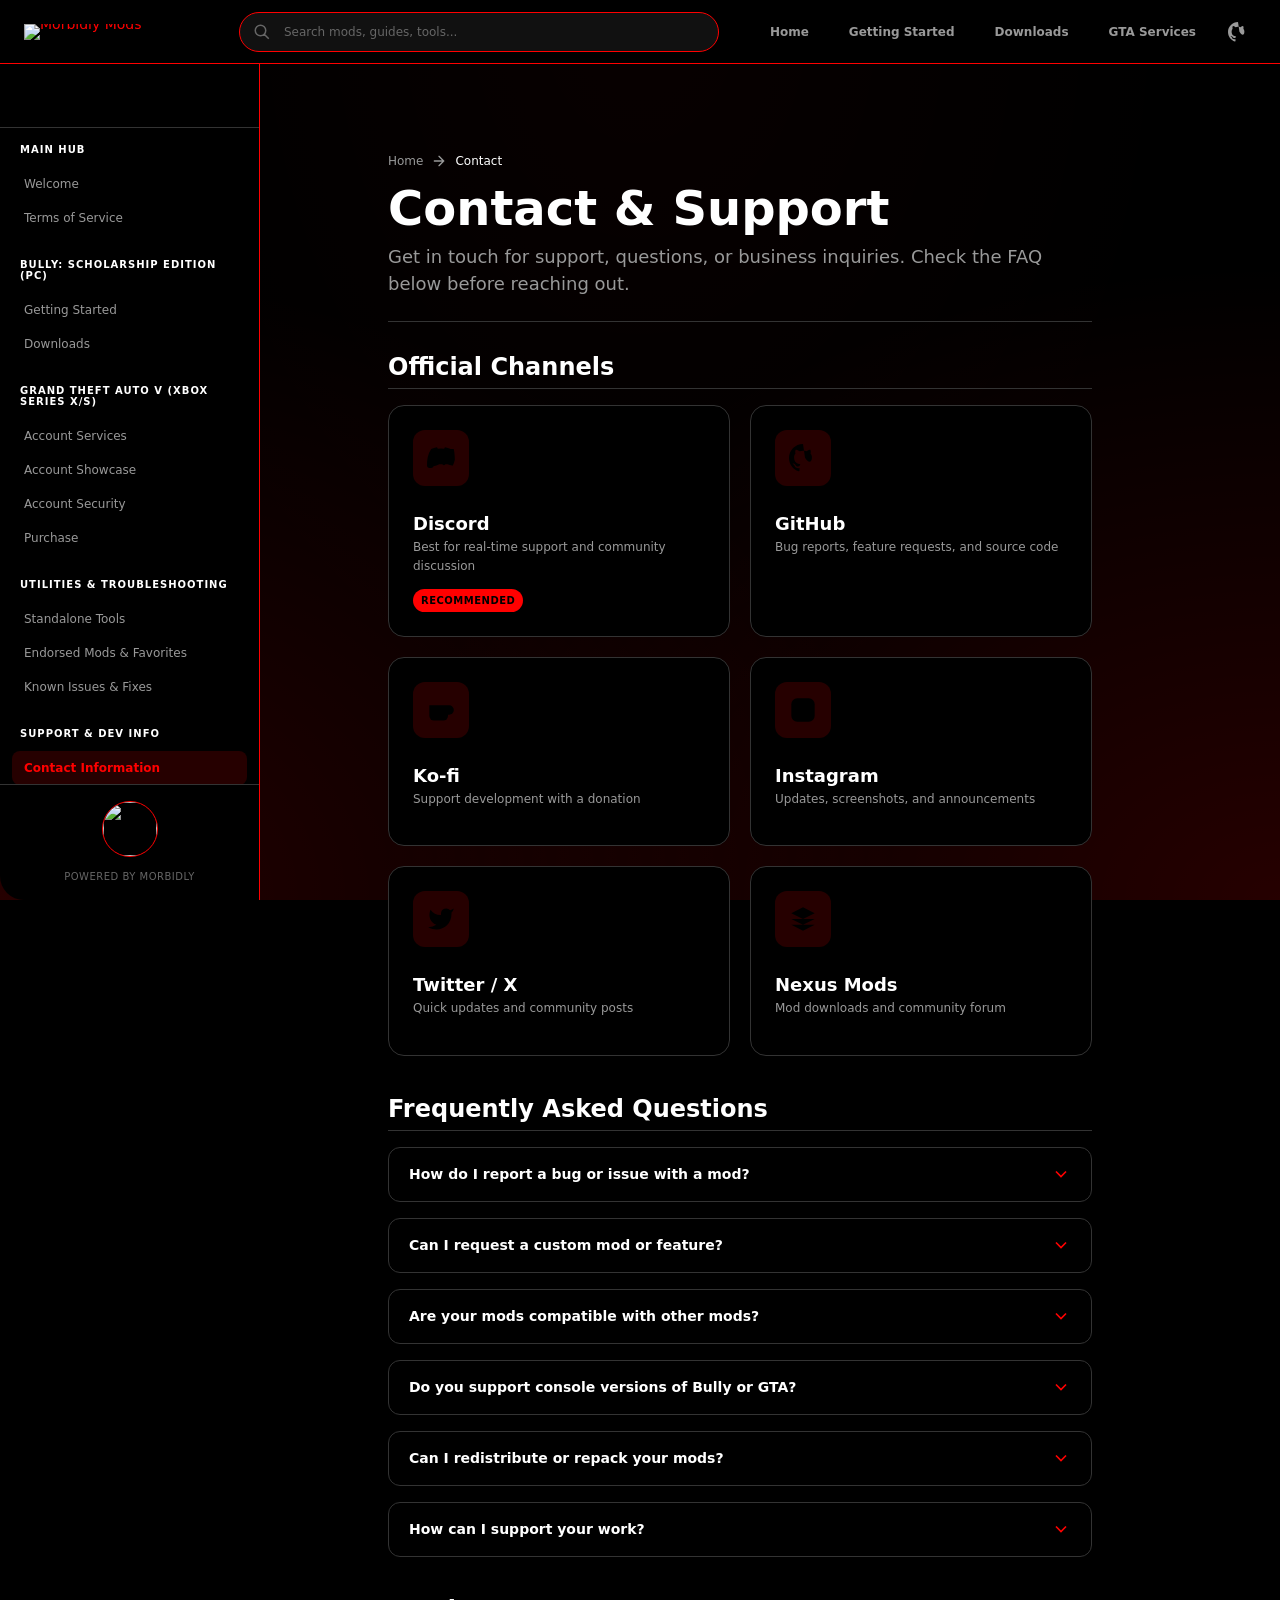
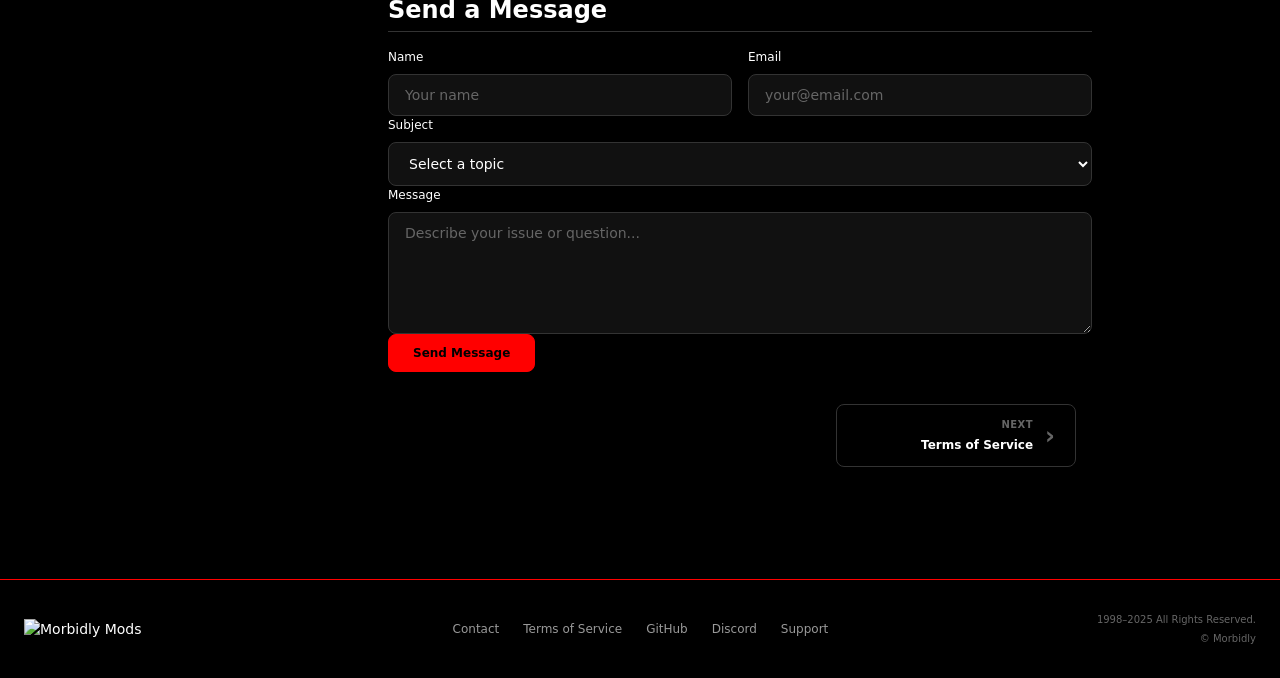
==== pages/contact.html @ dd1c8584 "Initial commit: Morbidly Mods website with Instagram followers integration" ====
<!DOCTYPE html>
<html lang="en">
<head>
  <meta charset="utf-8" />
  <meta name="viewport" content="width=device-width, initial-scale=1.0" />
  <title>Contact — Morbidly Mods</title>
  <meta name="description" content="Contact Morbidly Mods for support, questions, or business inquiries." />
  <link rel="stylesheet" href="../styles.css" />
</head>
<body>
  <header class="morbid-header" role="banner">
    <div class="morbid-header-inner">
      <div class="morbid-logo" aria-label="Morbidly Mods Home">
        <a href="../index.html" class="logo-link">
          <img src="../assets/images/morbidlytitle.png" alt="Morbidly Mods" class="logo-img" />
          <svg class="logo-fallback" viewBox="0 0 200 60" aria-hidden="true">
            <text x="0" y="42" font-family="Space Grotesk, sans-serif" font-size="32" font-weight="700" fill="#ff0000">MORBIDLY</text>
            <text x="0" y="58" font-family="JetBrains Mono, monospace" font-size="10" font-weight="400" fill="#999">MODS</text>
          </svg>
        </a>
      </div>
      <div class="morbid-search" role="search">
        <label for="site-search" class="visually-hidden">Search Morbidly Mods</label>
        <input type="search" id="site-search" placeholder="Search mods, guides, tools..." aria-label="Search" autocomplete="off" />
        <svg class="search-icon" viewBox="0 0 24 24" aria-hidden="true"><path d="M21 21l-6-6m2-5a7 7 0 11-14 0 7 7 0 0114 0z" stroke="currentColor" stroke-width="2" fill="none"/></svg>
        <div class="search-results" id="searchResults" role="listbox" hidden></div>
      </div>
      <nav class="morbid-nav" role="navigation" aria-label="Main navigation">
        <a href="../index.html" class="nav-link" data-page="home">Home</a>
        <a href="getting-started.html" class="nav-link" data-page="getting-started">Getting Started</a>
        <a href="releases.html" class="nav-link" data-page="releases">Downloads</a>
        <a href="gta-services.html" class="nav-link" data-page="gta-services">GTA Services</a>
        <a href="https://github.com/Morbidly" target="_blank" rel="noopener noreferrer" class="nav-link nav-link--external" aria-label="GitHub">
          <svg viewBox="0 0 24 24" aria-hidden="true"><path d="M12 0C5.374 0 0 5.373 0 12c0 5.302 3.438 9.8 8.207 11.387.599.111.793-.261.793-.577v-2.234c-3.338.726-4.033-1.416-4.033-1.416-.546-1.387-1.333-1.756-1.333-1.756-1.089-.745.083-.729.083-.729 1.205.084 1.839 1.237 1.839 1.237 1.07 1.834 2.807 1.304 3.492.997.107-.775.418-1.305.762-1.604-2.665-.305-5.467-1.334-5.467-5.931 0-1.311.469-2.381 1.236-3.221-.124-.305-.535-1.524.117-3.176 0 0 1.008-.322 3.301 1.23A11.509 11.509 0 0112 5.803c1.02.005 2.047.138 3.006.404 2.291-1.552 3.297-1.23 3.297-1.23.653 1.653.242 2.874.118 3.176.77.84 1.235 1.911 1.235 3.221 0 4.609-2.807 5.624-5.921.43.372.823 1.102.823 2.222v3.293c0 .319.192.694.801.576C20.566 21.797 24 17.3 24 12c0-6.627-5.373-12-12-12z" fill="currentColor"/></svg>
        </a>
      </nav>
      <button class="mobile-menu-toggle" aria-expanded="false" aria-controls="sidebar" aria-label="Toggle navigation menu">
        <span class="hamburger" aria-hidden="true"></span>
      </button>
    </div>
  </header>

  <div id="wrapper" class="layout-wrapper">
    <aside id="sidebar" class="retro-sidebar" role="navigation" aria-label="Documentation navigation">
      <div class="sidebar-header">
        <div class="sidebar-logo">
          <img src="../assets/images/morbidlytitle.png" alt="" class="sidebar-logo-img" />
          <svg class="logo-fallback" viewBox="0 0 200 60" aria-hidden="true">
            <text x="0" y="42" font-family="Space Grotesk, sans-serif" font-size="28" font-weight="700" fill="#ff0000">MORBIDLY</text>
            <text x="0" y="56" font-family="JetBrains Mono, monospace" font-size="9" font-weight="400" fill="#999">MODS</text>
          </svg>
        </div>
        <button class="sidebar-close" aria-label="Close sidebar" hidden><svg viewBox="0 0 24 24"><path d="M18 6L6 18M6 6l12 12" stroke="currentColor" stroke-width="2" stroke-linecap="round"/></svg></button>
      </div>
      <nav class="sidebar-nav">
        <section class="sidebar-section" aria-labelledby="section-main">
          <h3 id="section-main" class="sidebar-section-title">Main Hub</h3>
          <ul class="sidebar-list">
            <li><a href="../index.html" class="sidebar-link" data-page="home">Welcome</a></li>
            <li><a href="tos.html" class="sidebar-link" data-page="tos">Terms of Service</a></li>
          </ul>
        </section>
        <section class="sidebar-section" aria-labelledby="section-bully">
          <h3 id="section-bully" class="sidebar-section-title">Bully: Scholarship Edition (PC)</h3>
          <ul class="sidebar-list">
            <li><a href="getting-started.html" class="sidebar-link" data-page="getting-started">Getting Started</a></li>
            <li><a href="releases.html" class="sidebar-link" data-page="releases">Downloads</a></li>
          </ul>
        </section>
        <section class="sidebar-section" aria-labelledby="section-gta">
          <h3 id="section-gta" class="sidebar-section-title">Grand Theft Auto V (XBOX SERIES X/S)</h3>
          <ul class="sidebar-list">
            <li><a href="gta-services.html" class="sidebar-link" data-page="gta-services">Account Services</a></li>
            <li><a href="gta-show.html" class="sidebar-link" data-page="gta-show">Account Showcase</a></li>
            <li><a href="account-security.html" class="sidebar-link" data-page="account-security">Account Security</a></li>
            <li><a href="purchase.html" class="sidebar-link" data-page="purchase">Purchase</a></li>
          </ul>
        </section>
        <section class="sidebar-section" aria-labelledby="section-tools">
          <h3 id="section-tools" class="sidebar-section-title">Utilities & Troubleshooting</h3>
          <ul class="sidebar-list">
            <li><a href="tools.html" class="sidebar-link" data-page="tools">Standalone Tools</a></li>
            <li><a href="favorites.html" class="sidebar-link" data-page="favorites">Endorsed Mods & Favorites</a></li>
            <li><a href="troubleshooting.html" class="sidebar-link" data-page="troubleshooting">Known Issues & Fixes</a></li>
          </ul>
        </section>
        <section class="sidebar-section" aria-labelledby="section-support">
          <h3 id="section-support" class="sidebar-section-title">Support & Dev Info</h3>
          <ul class="sidebar-list">
            <li><a href="contact.html" class="sidebar-link active" data-page="contact">Contact Information</a></li>
            <li><a href="https://ko-fi.com/dead.fvck" target="_blank" rel="noopener noreferrer" class="sidebar-link sidebar-link--external">Buy Me Coffee?</a></li>
          </ul>
        </section>
      </nav>
      <div class="sidebar-footer">
        <div class="sidebar-footer-logo">
          <img src="../assets/images/morbiddunce.png" alt="" class="footer-logo-img" />
          <svg class="logo-fallback" viewBox="0 0 60 60" aria-hidden="true">
            <circle cx="30" cy="30" r="28" stroke="#ff0000" stroke-width="2" fill="none"/>
            <text x="30" y="36" text-anchor="middle" font-family="Space Grotesk, sans-serif" font-size="14" font-weight="700" fill="#ff0000">M</text>
          </svg>
        </div>
        <p class="sidebar-footer-text">Powered by Morbidly</p>
      </div>
    </aside>
    <div class="sidebar-overlay" aria-hidden="true"></div>

    <main id="entries" class="entries-grid" role="main">
      <article class="content-page">
        <header class="page-header">
          <div class="page-breadcrumbs">
            <a href="../index.html">Home</a>
            <svg viewBox="0 0 24 24" aria-hidden="true"><path d="M5 12h14M12 5l7 7-7 7" stroke="currentColor" stroke-width="2" stroke-linecap="round"/></svg>
            <span aria-current="page">Contact</span>
          </div>
          <h1 class="page-title">Contact & Support</h1>
          <p class="page-description">Get in touch for support, questions, or business inquiries. Check the FAQ below before reaching out.</p>
        </header>

        <div class="page-content">
          <!-- Contact Channels -->
          <section class="content-section" id="channels">
            <h2>Official Channels</h2>
            <div class="channels-grid">
              <a href="https://discord.gg/Morbidly" target="_blank" rel="noopener noreferrer" class="channel-card">
                <div class="channel-icon">
                  <svg viewBox="0 0 24 24" aria-hidden="true"><path d="M20.317 4.37a19.791 19.791 0 0 0-4.885-1.515.074.074 0 0 0-.079.037c-.21.375-.443.764-.681 1.161a19.275 19.275 0 0 0-5.415 0 69.22 69.22 0 0 0-.687-1.171.077.077 0 0 0-.079-.037 19.736 19.736 0 0 0-4.886 1.515.068.068 0 0 0-.032.027C.533 9.046 0 13.692 0 18.5c0 1.1.9 2 2 2h1.553c.979 0 1.792-.575 2.017-1.372a20.928 20.928 0 0 0 4.901-1.833.077.077 0 0 1 .083-.028c.586.062 1.176.106 1.77.127.22 0 .455-.006.681-.023.428.355.894.675 1.388.942.048.026.111.026.159 0 .367-.2.82-.503 1.232-.928.6-.02 1.185-.054 1.769-.123a.077.077 0 0 1 .084.028c1.178.477 2.453.918 3.802 1.219.211.071.442.06 0.662-.018a.072.072 0 0 0 .031-.027 19.9 19.9 0 0 0 1.721-4.939c0-3.311-.302-6.487-.886-9.115a.061.061 0 0 0-.031-.027z"/><circle cx="8.966" cy="12.978" r="1.196"/><circle cx="15.701" cy="12.814" r="1.196"/></svg>
                </div>
                <h3>Discord</h3>
                <p>Best for real-time support and community discussion</p>
                <span class="channel-badge">Recommended</span>
              </a>

              <a href="https://github.com/Morbidly" target="_blank" rel="noopener noreferrer" class="channel-card">
                <div class="channel-icon">
                  <svg viewBox="0 0 24 24" aria-hidden="true"><path d="M12 0C5.374 0 0 5.373 0 12c0 5.302 3.438 9.8 8.207 11.387.599.111.793-.261.793-.577v-2.234c-3.338.726-4.033-1.416-4.033-1.416-.546-1.387-1.333-1.756-1.333-1.756-1.089-.745.083-.729.083-.729 1.205.084 1.839 1.237 1.839 1.237 1.07 1.834 2.807 1.304 3.492.997.107-.775.418-1.305.762-1.604-2.665-.305-5.467-1.334-5.467-5.931 0-1.311.469-2.381 1.236-3.221-.124-.305-.535-1.524.117-3.176 0 0 1.008-.322 3.301 1.23A11.509 11.509 0 0112 5.803c1.02.005 2.047.138 3.006.404 2.291-1.552 3.297-1.23 3.297-1.23.653 1.653.242 2.874.118 3.176.77.84 1.235 1.911 1.235 3.221 0 4.609-2.807 5.624-5.921.43.372.823 1.102.823 2.222v3.293c0 .319.192.694.801.576C20.566 21.797 24 17.3 24 12c0-6.627-5.373-12-12-12z"/></svg>
                </div>
                <h3>GitHub</h3>
                <p>Bug reports, feature requests, and source code</p>
              </a>

              <a href="https://ko-fi.com/dead.fvck" target="_blank" rel="noopener noreferrer" class="channel-card">
                <div class="channel-icon">
                  <svg viewBox="0 0 24 24" aria-hidden="true"><path d="M18 8h1a4 4 0 0 1 0 8h-1"/><path d="M2 8h16v9a4 4 0 0 1-4 4H6a4 4 0 0 1-4-4V8z"/><line x1="6" y1="1" x2="6" y2="4"/><line x1="10" y1="1" x2="10" y2="4"/><line x1="14" y1="1" x2="14" y2="4"/></svg>
                </div>
                <h3>Ko-fi</h3>
                <p>Support development with a donation</p>
              </a>

              <a href="https://instagram.com/Morbidly" target="_blank" rel="noopener noreferrer" class="channel-card">
                <div class="channel-icon">
                  <svg viewBox="0 0 24 24" aria-hidden="true"><rect x="2" y="2" width="20" height="20" rx="5" ry="5"/><path d="M16 11.37A4 4 0 1 1 12.63 8 4 4 0 0 1 16 11.37z"/><line x1="17.5" y1="6.5" x2="17.51" y2="6.5"/></svg>
                </div>
                <h3>Instagram</h3>
                <p>Updates, screenshots, and announcements</p>
              </a>

              <a href="https://x.com/MorbidlyMods" target="_blank" rel="noopener noreferrer" class="channel-card">
                <div class="channel-icon">
                  <svg viewBox="0 0 24 24" aria-hidden="true"><path d="M23 3a10.9 10.9 0 0 1-3.14 1.53 4.48 4.48 0 0 0-7.86 3v1A10.66 10.66 0 0 1 3 4s-4 9 5 13a11.64 11.64 0 0 1-7 2c9 5 20 0 20-11.5a4.5 4.5 0 0 0-.08-.83A7.72 7.72 0 0 0 23 3z"/></svg>
                </div>
                <h3>Twitter / X</h3>
                <p>Quick updates and community posts</p>
              </a>

              <a href="https://nexusmods.com/profile/DeadFvck" target="_blank" rel="noopener noreferrer" class="channel-card">
                <div class="channel-icon">
                  <svg viewBox="0 0 24 24" aria-hidden="true"><path d="M12 2L2 7l10 5 10-5-10-5zM2 17l10 5 10-5M2 12l10 5 10-5"/></svg>
                </div>
                <h3>Nexus Mods</h3>
                <p>Mod downloads and community forum</p>
              </a>
            </div>
          </section>

          <!-- FAQ -->
          <section class="content-section" id="faq">
            <h2>Frequently Asked Questions</h2>
            <details class="faq-item">
              <summary>How do I report a bug or issue with a mod?</summary>
              <p>Please create an issue on our <a href="https://github.com/Morbidly" target="_blank" rel="noopener noreferrer">GitHub repository</a> with the following information: mod name, version, game version, steps to reproduce, and any error messages or logs.</p>
            </details>
            <details class="faq-item">
              <summary>Can I request a custom mod or feature?</summary>
              <p>Feature requests can be submitted on GitHub. Custom mod commissions are not currently accepted due to time constraints.</p>
            </details>
            <details class="faq-item">
              <summary>Are your mods compatible with other mods?</summary>
              <p>Most mods are compatible with each other, but conflicts can occur. Always test mods individually first. Check the <a href="troubleshooting.html">Troubleshooting</a> page for known conflicts.</p>
            </details>
            <details class="faq-item">
              <summary>Do you support console versions of Bully or GTA?</summary>
              <p>No, all mods and tools are for PC (Steam) versions only. Console modding is not supported.</p>
            </details>
            <details class="faq-item">
              <summary>Can I redistribute or repack your mods?</summary>
              <p>Please do not redistribute mods without permission. Link to the official download page instead. See <a href="tos.html">Terms of Service</a> for details.</p>
            </details>
            <details class="faq-item">
              <summary>How can I support your work?</summary>
              <p>Donations via <a href="https://ko-fi.com/dead.fvck" target="_blank" rel="noopener noreferrer">Ko-fi</a> are appreciated. Sharing mods with friends, reporting bugs, and contributing on GitHub also helps!</p>
            </details>
          </section>

          <!-- Contact Form -->
          <section class="content-section" id="contact-form-section">
            <h2>Send a Message</h2>
            <form class="contact-form" id="contactForm" action="#" method="POST">
              <div class="form-row">
                <div class="form-group">
                  <label for="name">Name</label>
                  <input type="text" id="name" name="name" required placeholder="Your name" autocomplete="name" />
                </div>
                <div class="form-group">
                  <label for="email">Email</label>
                  <input type="email" id="email" name="email" required placeholder="your@email.com" autocomplete="email" />
                </div>
              </div>
              <div class="form-group">
                <label for="subject">Subject</label>
                <select id="subject" name="subject" required>
                  <option value="">Select a topic</option>
                  <option value="support">Mod Support / Bug Report</option>
                  <option value="feature">Feature Request</option>
                  <option value="business">Business Inquiry</option>
                  <option value="other">Other</option>
                </select>
              </div>
              <div class="form-group">
                <label for="message">Message</label>
                <textarea id="message" name="message" rows="6" required placeholder="Describe your issue or question..."></textarea>
              </div>
              <button type="submit" class="btn btn-primary">Send Message</button>
            </form>
          </section>
        </div>
      </article>

      <nav class="retro-nav-container" aria-label="Page navigation">
        <a href="tos.html" class="retro-nav-btn btn-right" data-transition="slide">
          <div class="nav-btn-text">
            <span class="nav-label">Next</span>
            <span class="nav-title">Terms of Service</span>
          </div>
          <span class="nav-arrow" aria-hidden="true">›</span>
        </a>
      </nav>
    </main>
  </div>

  <footer class="morbid-footer" role="contentinfo">
    <div class="morbid-footer-inner">
      <div class="morbid-logo">
        <img src="../assets/images/morbidlymods.png" alt="Morbidly Mods" class="footer-logo-img" />
        <svg class="logo-fallback" viewBox="0 0 200 60" aria-hidden="true">
          <text x="0" y="42" font-family="Space Grotesk, sans-serif" font-size="32" font-weight="700" fill="#ff0000">MORBIDLY</text>
          <text x="0" y="58" font-family="JetBrains Mono, monospace" font-size="10" font-weight="400" fill="#999">MODS</text>
        </svg>
      </div>
      <div class="footer-links">
        <nav aria-label="Footer navigation">
          <a href="contact.html">Contact</a>
          <a href="tos.html">Terms of Service</a>
          <a href="https://github.com/Morbidly" target="_blank" rel="noopener noreferrer">GitHub</a>
          <a href="https://discord.gg/Morbidly" target="_blank" rel="noopener noreferrer">Discord</a>
          <a href="https://ko-fi.com/dead.fvck" target="_blank" rel="noopener noreferrer">Support</a>
        </nav>
      </div>
      <div class="footer-copyright">
        <p>1998–2025 All Rights Reserved.</p>
        <p id="c"><a href="#">© Morbidly</a></p>
      </div>
    </div>
  </footer>

  <script src="../scripts/main.js"></script>
  <script>
    // Contact form handling
    (function() {
      const form = document.getElementById('contactForm');
      if (!form) return;

      form.addEventListener('submit', async (e) => {
        e.preventDefault();
        const btn = form.querySelector('button[type="submit"]');
        const originalText = btn.textContent;
        btn.disabled = true;
        btn.textContent = 'Sending...';

        // Simulate form submission
        await new Promise(resolve => setTimeout(resolve, 1000));

        // Show success message
        const msg = document.createElement('div');
        msg.className = 'form-message success';
        msg.textContent = 'Message sent! We\'ll get back to you soon.';
        msg.style.cssText = 'padding:1rem;background:rgba(255,0,0,0.1);border:1px solid var(--color-accent);border-radius:var(--radius-md);color:var(--color-accent);margin-top:1rem;';
        form.appendChild(msg);

        form.reset();
        btn.disabled = false;
        btn.textContent = originalText;

        setTimeout(() => msg.remove(), 5000);
      });
    })();
  </script>
</body>
</html>
---- styles.css ----
/* ==========================================================================
   MORBIDLY MODS — DESIGN SYSTEM
   Black & Red Minimalist Aesthetic
   ========================================================================== */

/* --- CSS Custom Properties (Design Tokens) --- */
:root {
  /* Colors */
  --color-bg: #000000;
  --color-bg-elevated: #0a0a0a;
  --color-bg-card: #000000;
  --color-bg-card-hover: #0d0d0d;
  --color-bg-input: #111111;
  --color-bg-search: #111111;

  --color-fg: #ffffff;
  --color-fg-muted: #999999;
  --color-fg-subtle: #666666;
  --color-fg-inverse: #000000;

  --color-accent: #ff0000;
  --color-accent-hover: #cc0000;
  --color-accent-glow: rgba(255, 0, 0, 0.3);
  --color-accent-dim: rgba(255, 0, 0, 0.15);

  --color-border: #ff0000;
  --color-border-subtle: #333333;
  --color-border-input: #ff0000;
  --color-border-focus: #ff0000;

  /* Typography */
  --font-display: 'Space Grotesk', system-ui, sans-serif;
  --font-mono: 'JetBrains Mono', ui-monospace, SFMono-Regular, Menlo, monospace;
  --font-ui: 'Space Grotesk', system-ui, sans-serif;

  --font-size-xs: 0.625rem;   /* 10px */
  --font-size-sm: 0.75rem;    /* 12px */
  --font-size-base: 0.875rem; /* 14px */
  --font-size-md: 1rem;       /* 16px */
  --font-size-lg: 1.125rem;   /* 18px */
  --font-size-xl: 1.5rem;     /* 24px */
  --font-size-2xl: 2rem;      /* 32px */
  --font-size-3xl: 3rem;      /* 48px */
  --font-size-4xl: 4rem;      /* 64px */

  --font-weight-normal: 400;
  --font-weight-medium: 500;
  --font-weight-semibold: 600;
  --font-weight-bold: 700;

  --line-height-tight: 1.1;
  --line-height-snug: 1.25;
  --line-height-normal: 1.5;
  --line-height-relaxed: 1.625;

  /* Spacing */
  --space-1: 0.25rem;  /* 4px */
  --space-2: 0.5rem;   /* 8px */
  --space-3: 0.75rem;  /* 12px */
  --space-4: 1rem;     /* 16px */
  --space-5: 1.25rem;  /* 20px */
  --space-6: 1.5rem;   /* 24px */
  --space-8: 2rem;     /* 32px */
  --space-10: 2.5rem;  /* 40px */
  --space-12: 3rem;    /* 48px */
  --space-16: 4rem;    /* 64px */
  --space-20: 5rem;    /* 80px */

  /* Border Radius */
  --radius-sm: 4px;
  --radius-md: 8px;
  --radius-lg: 12px;
  --radius-xl: 16px;
  --radius-2xl: 24px;
  --radius-full: 9999px;

  /* Shadows */
  --shadow-sm: 0 1px 2px rgba(0, 0, 0, 0.5);
  --shadow-md: 0 4px 12px rgba(0, 0, 0, 0.6);
  --shadow-lg: 0 8px 24px rgba(0, 0, 0, 0.7);
  --shadow-glow: 0 0 20px var(--color-accent-glow);
  --shadow-glow-lg: 0 0 40px var(--color-accent-glow);

  /* Transitions */
  --transition-fast: 120ms ease;
  --transition-base: 200ms ease;
  --transition-slow: 300ms ease;

  /* Layout */
  --header-height: 64px;
  --sidebar-width: 260px;
  --sidebar-width-collapsed: 72px;
  --max-content-width: 1400px;
  --content-width: 1060px;
  --grid-gap: 20px;

  /* Z-Index */
  --z-header: 1000;
  --z-sidebar: 900;
  --z-overlay: 800;
  --z-dropdown: 700;
  --z-tooltip: 600;
}

/* --- Reduced Motion --- */
@media (prefers-reduced-motion: reduce) {
  :root {
    --transition-fast: 0ms;
    --transition-base: 0ms;
    --transition-slow: 0ms;
  }
  *, *::before, *::after {
    animation-duration: 0.01ms !important;
    animation-iteration-count: 1 !important;
    transition-duration: 0.01ms !important;
  }
}

/* ==========================================================================
   RESET & BASE
   ========================================================================== */
*, *::before, *::after {
  box-sizing: border-box;
  margin: 0;
  padding: 0;
}

html {
  font-size: 16px;
  scroll-behavior: smooth;
  -webkit-text-size-adjust: 100%;
}

body {
  font-family: var(--font-ui);
  font-size: var(--font-size-base);
  line-height: var(--line-height-normal);
  color: var(--color-fg);
  background-color: var(--color-bg);
  background-image:
    radial-gradient(ellipse at 0% 100%, var(--color-accent-dim) 0%, transparent 50%),
    radial-gradient(ellipse at 100% 100%, var(--color-accent-dim) 0%, transparent 50%),
    radial-gradient(ellipse at 50% 0%, rgba(255, 0, 0, 0.03) 0%, transparent 60%);
  background-attachment: fixed;
  background-size: cover;
  min-height: 100vh;
  -webkit-font-smoothing: antialiased;
  -moz-osx-font-smoothing: grayscale;
  text-rendering: optimizeLegibility;
  overflow-x: hidden;
}

/* Selection */
::selection {
  background-color: var(--color-accent);
  color: var(--color-fg-inverse);
}

/* Focus Visible */
:focus-visible {
  outline: 2px solid var(--color-border-focus);
  outline-offset: 2px;
}

/* Links */
a {
  color: var(--color-accent);
  text-decoration: none;
  transition: color var(--transition-fast), opacity var(--transition-fast);
}

a:hover {
  color: var(--color-fg);
  opacity: 1;
}

a:focus-visible {
  outline-color: var(--color-accent);
}

/* Images */
img {
  max-width: 100%;
  height: auto;
  display: block;
}

/* Scrollbar */
::-webkit-scrollbar {
  width: 6px;
  height: 6px;
}
::-webkit-scrollbar-track {
  background: var(--color-bg);
}
::-webkit-scrollbar-thumb {
  background: var(--color-border);
  border-radius: var(--radius-full);
}
::-webkit-scrollbar-thumb:hover {
  background: var(--color-accent-hover);
}
::-webkit-scrollbar-corner {
  background: var(--color-bg);
}

/* Firefox */
* {
  scrollbar-width: thin;
  scrollbar-color: var(--color-border) var(--color-bg);
}

/* Visually Hidden */
.visually-hidden {
  position: absolute;
  width: 1px;
  height: 1px;
  padding: 0;
  margin: -1px;
  overflow: hidden;
  clip: rect(0, 0, 0, 0);
  white-space: nowrap;
  border: 0;
}

/* ==========================================================================
   TYPOGRAPHY UTILITIES
   ========================================================================== */
h1, h2, h3, h4, h5, h6 {
  font-family: var(--font-display);
  font-weight: var(--font-weight-bold);
  line-height: var(--line-height-tight);
  color: var(--color-fg);
}

h1 { font-size: var(--font-size-4xl); }
h2 { font-size: var(--font-size-3xl); }
h3 { font-size: var(--font-size-2xl); }
h4 { font-size: var(--font-size-xl); }
h5 { font-size: var(--font-size-lg); }
h6 { font-size: var(--font-size-md); }

.text-mono {
  font-family: var(--font-mono);
}

.text-xs { font-size: var(--font-size-xs); }
.text-sm { font-size: var(--font-size-sm); }
.text-base { font-size: var(--font-size-base); }
.text-lg { font-size: var(--font-size-lg); }
.text-xl { font-size: var(--font-size-xl); }

.font-medium { font-weight: var(--font-weight-medium); }
.font-semibold { font-weight: var(--font-weight-semibold); }
.font-bold { font-weight: var(--font-weight-bold); }

.text-muted { color: var(--color-fg-muted); }
.text-subtle { color: var(--color-fg-subtle); }
.text-accent { color: var(--color-accent); }

/* ==========================================================================
   LAYOUT WRAPPER
   ========================================================================== */
.layout-wrapper {
  display: grid;
  grid-template-columns: var(--sidebar-width) 1fr;
  grid-template-rows: var(--header-height) 1fr;
  grid-template-areas:
    "header header"
    "sidebar main";
  min-height: 100vh;
  position: relative;
}

/* Header Area */
.morbid-header {
  grid-area: header;
  position: fixed;
  top: 0;
  left: 0;
  right: 0;
  height: var(--header-height);
  background: rgba(0, 0, 0, 0.95);
  border-bottom: 1px solid var(--color-border);
  z-index: var(--z-header);
  backdrop-filter: blur(10px);
}

.morbid-header-inner {
  max-width: var(--max-content-width);
  height: 100%;
  margin: 0 auto;
  padding: 0 var(--space-6);
  display: flex;
  align-items: center;
  justify-content: space-between;
  gap: var(--space-6);
}

/* Sidebar Area */
.retro-sidebar {
  grid-area: sidebar;
  position: fixed;
  top: var(--header-height);
  left: 0;
  width: var(--sidebar-width);
  height: calc(100vh - var(--header-height));
  background: var(--color-bg-card);
  border-right: 1px solid var(--color-border);
  border-bottom-left-radius: var(--radius-2xl);
  overflow: hidden;
  display: flex;
  flex-direction: column;
  z-index: var(--z-sidebar);
  transition: transform var(--transition-base), width var(--transition-base);
}

.sidebar-header {
  display: flex;
  align-items: center;
  justify-content: space-between;
  padding: var(--space-4) var(--space-5);
  border-bottom: 1px solid var(--color-border-subtle);
  min-height: 64px;
}

.sidebar-logo {
  width: 160px;
  flex-shrink: 0;
}

.sidebar-logo-img {
  width: 100%;
  height: auto;
}

.logo-fallback {
  width: 100%;
  height: auto;
  display: none;
}

.sidebar-logo-img:not([src]) + .logo-fallback,
.sidebar-logo-img[src=""] + .logo-fallback {
  display: block;
}

.sidebar-close {
  display: none;
  background: transparent;
  border: none;
  color: var(--color-fg-muted);
  padding: var(--space-2);
  border-radius: var(--radius-md);
  cursor: pointer;
  transition: color var(--transition-fast), background var(--transition-fast);
}

.sidebar-close:hover {
  color: var(--color-accent);
  background: var(--color-accent-dim);
}

.sidebar-nav {
  flex: 1;
  overflow-y: auto;
  padding: var(--space-4) var(--space-3);
}

.sidebar-section {
  margin-bottom: var(--space-6);
}

.sidebar-section-title {
  font-size: var(--font-size-xs);
  font-weight: var(--font-weight-bold);
  text-transform: uppercase;
  letter-spacing: 0.1em;
  color: var(--color-fg);
  margin-bottom: var(--space-3);
  padding: 0 var(--space-2);
}

.sidebar-list {
  list-style: none;
}

.sidebar-link {
  display: flex;
  align-items: center;
  gap: var(--space-2);
  padding: var(--space-2) var(--space-3);
  border-radius: var(--radius-md);
  color: var(--color-fg-muted);
  font-size: var(--font-size-sm);
  font-weight: var(--font-weight-medium);
  transition: all var(--transition-fast);
  white-space: nowrap;
}

.sidebar-link:hover,
.sidebar-link.active {
  color: var(--color-accent);
  background: var(--color-accent-dim);
}

.sidebar-link.active {
  font-weight: var(--font-weight-semibold);
}

.sidebar-link--external::after {
  content: '';
  width: 12px;
  height: 12px;
  background-image: url("data:image/svg+xml,%3Csvg xmlns='http://www.w3.org/2000/svg' viewBox='0 0 24 24' fill='none' stroke='%23ff0000' stroke-width='2'%3E%3Cpath d='M18 13v6a2 2 0 0 1-2 2H5a2 2 0 0 1-2-2V8a2 2 0 0 1 2-2h6'/%3E%3Cpolyline points='15 3 21 3 21 9'/%3E%3Cline x1='10' y1='14' x2='21' y2='3'/%3E%3C/svg%3E");
  background-size: contain;
  margin-left: auto;
  opacity: 0.6;
  transition: opacity var(--transition-fast);
}

.sidebar-link--external:hover::after {
  opacity: 1;
}

.sidebar-footer {
  padding: var(--space-4) var(--space-5);
  border-top: 1px solid var(--color-border-subtle);
  margin-top: auto;
}

.sidebar-footer-logo {
  width: 56px;
  height: 56px;
  margin: 0 auto var(--space-3);
  border-radius: 50%;
  overflow: hidden;
  border: 1px solid var(--color-border);
}

.footer-logo-img {
  width: 100%;
  height: 100%;
  object-fit: cover;
}

.footer-logo-img:not([src]) + .logo-fallback,
.footer-logo-img[src=""] + .logo-fallback {
  display: block;
  width: 100%;
  height: 100%;
}

.sidebar-footer-text {
  font-size: var(--font-size-xs);
  color: var(--color-fg-subtle);
  text-align: center;
  text-transform: uppercase;
  letter-spacing: 0.05em;
}

/* Sidebar Overlay (Mobile) */
.sidebar-overlay {
  display: none;
  position: fixed;
  inset: 0;
  background: rgba(0, 0, 0, 0.7);
  z-index: var(--z-overlay);
  opacity: 0;
  transition: opacity var(--transition-base);
  pointer-events: none;
}

.sidebar-overlay.active {
  display: block;
  opacity: 1;
  pointer-events: auto;
}

/* Main Content Area */
.entries-grid {
  grid-area: main;
  margin-left: calc(var(--sidebar-width) - 140px);
  padding: calc(var(--header-height) + var(--space-6)) var(--space-12) var(--space-12) var(--space-2);
  width: calc(100% - var(--sidebar-width));
  max-width: calc(var(--max-content-width) - var(--sidebar-width));
  box-sizing: border-box;
  justify-self: start;
}

/* ==========================================================================
   HEADER COMPONENTS
   ========================================================================== */
.morbid-logo {
  width: 180px;
  flex-shrink: 0;
}

.logo-link {
  display: block;
  line-height: 0;
}

.logo-img {
  width: 100%;
  height: auto;
}

.logo-img:not([src]) + .logo-fallback,
.logo-img[src=""] + .logo-fallback {
  display: block;
  width: 100%;
  height: auto;
}

/* Search */
.morbid-search {
  flex: 1;
  max-width: 480px;
  position: relative;
}

.morbid-search input {
  width: 100%;
  height: 40px;
  padding: 0 var(--space-4) 0 44px;
  background: var(--color-bg-search);
  color: var(--color-fg);
  border: 1px solid var(--color-border-input);
  border-radius: var(--radius-full);
  font-size: var(--font-size-sm);
  font-family: var(--font-ui);
  transition: all var(--transition-fast);
}

.morbid-search input::placeholder {
  color: var(--color-fg-subtle);
}

.morbid-search input:focus {
  outline: none;
  border-color: var(--color-border-focus);
  box-shadow: 0 0 0 3px var(--color-accent-dim), var(--shadow-glow);
}

.search-icon {
  position: absolute;
  left: 14px;
  top: 50%;
  transform: translateY(-50%);
  width: 18px;
  height: 18px;
  color: var(--color-fg-subtle);
  pointer-events: none;
  transition: color var(--transition-fast);
}

.morbid-search:focus-within .search-icon {
  color: var(--color-accent);
}

.search-results {
  position: absolute;
  top: calc(100% + 8px);
  left: 0;
  right: 0;
  background: var(--color-bg-card);
  border: 1px solid var(--color-border-subtle);
  border-radius: var(--radius-lg);
  box-shadow: var(--shadow-lg);
  overflow: hidden;
  max-height: 320px;
  overflow-y: auto;
  z-index: var(--z-dropdown);
}

.search-result-item {
  display: flex;
  align-items: center;
  gap: var(--space-3);
  padding: var(--space-3) var(--space-4);
  color: var(--color-fg);
  transition: background var(--transition-fast);
}

.search-result-item:hover,
.search-result-item[aria-selected="true"] {
  background: var(--color-accent-dim);
}

.search-result-icon {
  width: 20px;
  height: 20px;
  color: var(--color-accent);
  flex-shrink: 0;
}

.search-result-text {
  flex: 1;
}

.search-result-title {
  font-size: var(--font-size-sm);
  font-weight: var(--font-weight-medium);
}

.search-result-category {
  font-size: var(--font-size-xs);
  color: var(--color-fg-muted);
  text-transform: uppercase;
}

/* Navigation */
.morbid-nav {
  display: flex;
  align-items: center;
  gap: var(--space-2);
  flex-shrink: 0;
}

.nav-link {
  display: flex;
  align-items: center;
  gap: var(--space-2);
  padding: var(--space-2) var(--space-4);
  color: var(--color-fg-muted);
  font-size: var(--font-size-sm);
  font-weight: var(--font-weight-semibold);
  border-radius: var(--radius-md);
  transition: all var(--transition-fast);
  white-space: nowrap;
}

.nav-link:hover,
.nav-link.active {
  color: var(--color-accent);
  background: var(--color-accent-dim);
}

.nav-link--external {
  padding: var(--space-2);
}

.nav-link--external svg {
  width: 20px;
  height: 20px;
}

.nav-link--external:hover {
  background: var(--color-accent-dim);
}

/* Mobile Menu Toggle */
.mobile-menu-toggle {
  display: none;
  background: transparent;
  border: none;
  padding: var(--space-2);
  cursor: pointer;
  border-radius: var(--radius-md);
  color: var(--color-fg);
  transition: background var(--transition-fast);
}

.mobile-menu-toggle:hover {
  background: var(--color-accent-dim);
}

.hamburger {
  display: block;
  width: 24px;
  height: 2px;
  background: currentColor;
  position: relative;
  transition: background var(--transition-fast);
}

.hamburger::before,
.hamburger::after {
  content: '';
  position: absolute;
  left: 0;
  width: 100%;
  height: 2px;
  background: currentColor;
  transition: transform var(--transition-base);
}

.hamburger::before { top: -7px; }
.hamburger::after { bottom: -7px; }

.mobile-menu-toggle[aria-expanded="true"] .hamburger {
  background: transparent;
}

.mobile-menu-toggle[aria-expanded="true"] .hamburger::before {
  transform: rotate(45deg) translate(5px, 5px);
}

.mobile-menu-toggle[aria-expanded="true"] .hamburger::after {
  transform: rotate(-45deg) translate(5px, -5px);
}

/* ==========================================================================
   BUTTONS
   ========================================================================== */
.btn {
  display: inline-flex;
  align-items: center;
  justify-content: center;
  gap: var(--space-2);
  padding: var(--space-3) var(--space-6);
  font-family: var(--font-ui);
  font-size: var(--font-size-sm);
  font-weight: var(--font-weight-semibold);
  line-height: 1;
  border-radius: var(--radius-md);
  border: 1px solid transparent;
  cursor: pointer;
  transition: all var(--transition-fast);
  white-space: nowrap;
  text-decoration: none;
}

.btn:focus-visible {
  outline-offset: 2px;
}

.btn svg {
  width: 16px;
  height: 16px;
  flex-shrink: 0;
}

.btn-primary {
  background: var(--color-accent);
  color: var(--color-fg-inverse);
  border-color: var(--color-accent);
}

.btn-primary:hover {
  background: var(--color-accent-hover);
  border-color: var(--color-accent-hover);
  box-shadow: var(--shadow-glow);
  color: var(--color-fg-inverse);
}

.btn-secondary {
  background: transparent;
  color: var(--color-fg);
  border-color: var(--color-border-subtle);
}

.btn-secondary:hover {
  border-color: var(--color-accent);
  color: var(--color-accent);
  background: var(--color-accent-dim);
}

.btn-ghost {
  background: transparent;
  color: var(--color-fg-muted);
  border-color: transparent;
}

.btn-ghost:hover {
  color: var(--color-fg);
  background: var(--color-bg-input);
}

/* ==========================================================================
   HERO SECTION
   ========================================================================== */
.hero-section {
  display: grid;
  grid-template-columns: 1fr 1fr;
  gap: var(--space-12);
  align-items: center;
  padding: var(--space-12) var(--space-8);
  margin-bottom: var(--space-12);
  background: linear-gradient(180deg, var(--color-bg-elevated) 0%, var(--color-bg) 100%);
  border: 1px solid var(--color-border-subtle);
  border-radius: var(--radius-2xl);
  position: relative;
  overflow: hidden;
}

.hero-section::before {
  content: '';
  position: absolute;
  top: 0;
  left: 0;
  right: 0;
  height: 1px;
  background: linear-gradient(90deg, transparent, var(--color-accent), transparent);
  opacity: 0.5;
}

.hero-content {
  max-width: 560px;
}

.hero-badge {
  display: inline-block;
  padding: var(--space-1) var(--space-3);
  font-size: var(--font-size-xs);
  font-weight: var(--font-weight-semibold);
  text-transform: uppercase;
  letter-spacing: 0.1em;
  color: var(--color-accent);
  background: var(--color-accent-dim);
  border: 1px solid var(--color-accent);
  border-radius: var(--radius-full);
  margin-bottom: var(--space-4);
}

.hero-title {
  font-size: clamp(var(--font-size-3xl), 6vw, var(--font-size-4xl));
  font-weight: var(--font-weight-bold);
  line-height: var(--line-height-tight);
  margin-bottom: var(--space-4);
  background: linear-gradient(135deg, var(--color-fg) 0%, var(--color-accent) 100%);
  -webkit-background-clip: text;
  -webkit-text-fill-color: transparent;
  background-clip: text;
}

.hero-subtitle {
  font-size: var(--font-size-lg);
  line-height: var(--line-height-relaxed);
  color: var(--color-fg-muted);
  margin-bottom: var(--space-6);
}

.hero-subtitle strong {
  color: var(--color-fg);
}

.hero-actions {
  display: flex;
  flex-wrap: wrap;
  gap: var(--space-3);
  margin-bottom: var(--space-8);
}

.hero-stats {
  display: flex;
  flex-wrap: wrap;
  gap: var(--space-8);
}

.stat {
  display: flex;
  flex-direction: column;
  gap: var(--space-1);
}

.stat-value {
  font-family: var(--font-display);
  font-size: var(--font-size-2xl);
  font-weight: var(--font-weight-bold);
  color: var(--color-accent);
  line-height: 1;
}

.stat-label {
  font-size: var(--font-size-xs);
  color: var(--color-fg-subtle);
  text-transform: uppercase;
  letter-spacing: 0.05em;
}

.hero-visual {
  display: flex;
  justify-content: center;
  align-items: center;
}

.hero-image-wrapper {
  position: relative;
  width: 100%;
  max-width: 500px;
  aspect-ratio: 2 / 1;
  border-radius: var(--radius-xl);
  overflow: hidden;
  border: 1px solid var(--color-border-subtle);
}

.hero-image {
  width: 100%;
  height: 100%;
  object-fit: cover;
  opacity: 0.9;
  transition: opacity var(--transition-slow), transform var(--transition-slow);
}

.hero-image-wrapper:hover .hero-image {
  opacity: 1;
  transform: scale(1.02);
}

.hero-image-fallback {
  position: absolute;
  inset: 0;
  display: flex;
  align-items: center;
  justify-content: center;
  background: var(--color-bg-card);
}

.hero-image-fallback svg {
  width: 100%;
  height: 100%;
}

/* ==========================================================================
   SECTIONS
   ========================================================================== */
.section-header {
  text-align: center;
  margin-bottom: var(--space-8);
}

.section-title {
  font-size: var(--font-size-2xl);
  margin-bottom: var(--space-2);
}

.section-subtitle {
  color: var(--color-fg-muted);
  font-size: var(--font-size-base);
}

/* ==========================================================================
   CARDS
   ========================================================================== */
.card {
  display: flex;
  flex-direction: column;
  background: var(--color-bg-card);
  border: 1px solid var(--color-border-subtle);
  border-radius: var(--radius-xl);
  overflow: hidden;
  transition: all var(--transition-base);
}

.card:hover {
  border-color: var(--color-accent);
  box-shadow: var(--shadow-md), var(--shadow-glow);
  transform: translateY(-2px);
}

.card-media {
  position: relative;
  aspect-ratio: 16 / 10;
  overflow: hidden;
  background: var(--color-bg-input);
}

.card-image {
  width: 100%;
  height: 100%;
  object-fit: cover;
  opacity: 0.85;
  transition: opacity var(--transition-base), transform var(--transition-slow);
}

.card:hover .card-image {
  opacity: 1;
  transform: scale(1.03);
}

.card-media-fallback {
  position: absolute;
  inset: 0;
  display: flex;
  align-items: center;
  justify-content: center;
  background: var(--color-bg-card);
}

.card-media-fallback svg {
  width: 60%;
  height: 60%;
  color: var(--color-border-subtle);
}

.card-body {
  display: flex;
  flex-direction: column;
  padding: var(--space-5);
  flex: 1;
}

.card-category {
  display: inline-block;
  font-size: var(--font-size-xs);
  font-weight: var(--font-weight-semibold);
  text-transform: uppercase;
  letter-spacing: 0.05em;
  color: var(--color-accent);
  margin-bottom: var(--space-2);
}

.card-title {
  font-size: var(--font-size-lg);
  margin-bottom: var(--space-2);
  line-height: var(--line-height-snug);
}

.card-title a {
  color: var(--color-fg);
  transition: color var(--transition-fast);
}

.card-title a:hover {
  color: var(--color-accent);
}

.card-description {
  font-size: var(--font-size-sm);
  line-height: var(--line-height-relaxed);
  color: var(--color-fg-muted);
  flex: 1;
  margin-bottom: var(--space-4);
}

.card-link {
  display: inline-flex;
  align-items: center;
  gap: var(--space-1);
  font-size: var(--font-size-sm);
  font-weight: var(--font-weight-semibold);
  color: var(--color-accent);
  transition: gap var(--transition-fast);
}

.card-link:hover {
  gap: var(--space-2);
  color: var(--color-fg);
}

.card-link svg {
  width: 16px;
  height: 16px;
  transition: transform var(--transition-fast);
}

.card-link:hover svg {
  transform: translateX(2px);
}

.card-date {
  display: block;
  font-family: var(--font-mono);
  font-size: var(--font-size-xs);
  color: var(--color-fg-subtle);
  margin-bottom: var(--space-2);
}

/* Featured Cards */
.featured-grid {
  display: grid;
  grid-template-columns: repeat(auto-fit, minmax(280px, 1fr));
  gap: var(--grid-gap);
}

.card-featured .card-media {
  aspect-ratio: 16 / 9;
}

/* Updates Grid */
.updates-grid {
  display: grid;
  grid-template-columns: repeat(auto-fit, minmax(320px, 1fr));
  gap: var(--grid-gap);
}

.card-update .card-media {
  aspect-ratio: 16 / 9;
}

/* ==========================================================================
   RETRO NAVIGATION
   ========================================================================== */
.retro-nav-container {
  display: flex;
  justify-content: flex-end;
  margin: var(--space-8) 0 0;
  padding: 0 var(--space-4);
}

.retro-nav-btn {
  display: flex;
  align-items: center;
  justify-content: flex-end;
  gap: var(--space-3);
  padding: var(--space-3) var(--space-5);
  background: var(--color-bg-card);
  border: 1px solid var(--color-border-subtle);
  border-radius: var(--radius-md);
  text-decoration: none;
  color: var(--color-fg);
  transition: all var(--transition-fast);
  min-width: 240px;
}

.retro-nav-btn:hover {
  background: var(--color-bg-card-hover);
  border-color: var(--color-accent);
  box-shadow: var(--shadow-glow);
}

.nav-btn-text {
  display: flex;
  flex-direction: column;
  text-align: right;
  flex: 1;
}

.nav-label {
  font-size: var(--font-size-xs);
  font-weight: var(--font-weight-bold);
  text-transform: uppercase;
  letter-spacing: 0.05em;
  color: var(--color-fg-subtle);
}

.nav-title {
  font-size: var(--font-size-sm);
  font-weight: var(--font-weight-semibold);
  color: var(--color-fg);
  margin-top: var(--space-1);
}

.retro-nav-btn:hover .nav-title {
  color: var(--color-accent);
}

.nav-arrow {
  font-size: var(--font-size-xl);
  font-weight: var(--font-weight-bold);
  color: var(--color-fg-subtle);
  transition: all var(--transition-fast);
}

.retro-nav-btn:hover .nav-arrow {
  color: var(--color-accent);
  transform: translateX(4px);
}

/* ==========================================================================
   FOOTER
   ========================================================================== */
.morbid-footer {
  margin-top: var(--space-16);
  padding: var(--space-8) var(--space-6);
  background: rgba(0, 0, 0, 0.95);
  border-top: 1px solid var(--color-border);
  backdrop-filter: blur(10px);
}

.morbid-footer-inner {
  max-width: var(--max-content-width);
  margin: 0 auto;
  display: flex;
  align-items: center;
  justify-content: space-between;
  gap: var(--space-6);
  flex-wrap: wrap;
}

.morbid-footer .morbid-logo {
  width: 160px;
}

.footer-links nav {
  display: flex;
  flex-wrap: wrap;
  gap: var(--space-4) var(--space-6);
  justify-content: center;
}

.footer-links a {
  font-size: var(--font-size-sm);
  color: var(--color-fg-muted);
  transition: color var(--transition-fast);
}

.footer-links a:hover {
  color: var(--color-accent);
}

.footer-copyright {
  display: flex;
  flex-direction: column;
  gap: var(--space-1);
  align-items: flex-end;
  text-align: right;
}

.footer-copyright p {
  font-size: var(--font-size-xs);
  color: var(--color-fg-subtle);
}

#c a {
  font-size: var(--font-size-xs);
  color: var(--color-fg-subtle);
}

#c a:hover {
  color: var(--color-accent);
}

/* ==========================================================================
   RESPONSIVE
   ========================================================================== */

/* Tablet */
@media (max-width: 1200px) {
  :root {
    --sidebar-width: 240px;
  }

  .entries-grid {
    margin-left: var(--sidebar-width);
    width: calc(100% - var(--sidebar-width));
    max-width: calc(100% - var(--sidebar-width));
    box-sizing: border-box;
  }

  .hero-section {
    grid-template-columns: 1fr;
    gap: var(--space-8);
    text-align: center;
  }

  .hero-content {
    max-width: 100%;
  }

  .hero-actions {
    justify-content: center;
  }

  .hero-stats {
    justify-content: center;
  }

  .hero-visual {
    order: -1;
  }

  .footer-copyright {
    align-items: center;
    text-align: center;
    width: 100%;
  }
}

/* Mobile */
@media (max-width: 900px) {
  :root {
    --header-height: 56px;
    --sidebar-width: 280px;
  }

  .morbid-header-inner {
    padding: 0 var(--space-4);
  }

  .morbid-logo {
    width: 140px;
  }

  .morbid-search {
    display: none;
  }

  .morbid-nav {
    display: none;
  }

  .mobile-menu-toggle {
    display: flex;
    align-items: center;
    justify-content: center;
  }

  .retro-sidebar {
    transform: translateX(-100%);
    width: var(--sidebar-width);
    border-radius: 0;
    border-right: 1px solid var(--color-border);
    box-shadow: var(--shadow-lg);
  }

  .retro-sidebar.active {
    transform: translateX(0);
  }

  .sidebar-close {
    display: flex;
    align-items: center;
    justify-content: center;
  }

  .entries-grid {
    margin-left: 0;
    padding: calc(var(--header-height) + var(--space-4)) var(--space-4) var(--space-8);
    width: 100%;
    max-width: 100%;
    box-sizing: border-box;
  }

  .hero-section {
    padding: var(--space-6) var(--space-4);
    margin-bottom: var(--space-8);
    border-radius: var(--radius-xl);
  }

  .hero-title {
    font-size: var(--font-size-2xl);
  }

  .hero-stats {
    gap: var(--space-6);
  }

  .featured-grid,
  .updates-grid {
    grid-template-columns: 1fr;
  }

  .retro-nav-container {
    justify-content: stretch;
  }

  .retro-nav-btn {
    min-width: 0;
    justify-content: center;
  }

  .nav-btn-text {
    text-align: center;
  }

  .morbid-footer-inner {
    flex-direction: column;
    text-align: center;
    gap: var(--space-6);
  }

  .footer-copyright {
    align-items: center;
    width: 100%;
  }

  .footer-links nav {
    justify-content: center;
  }
}

/* Small Mobile */
@media (max-width: 480px) {
  :root {
    --space-4: 0.875rem;
    --space-6: 1.25rem;
    --space-8: 1.5rem;
  }

  .hero-stats {
    flex-direction: column;
    gap: var(--space-4);
    align-items: center;
  }

  .hero-actions {
    flex-direction: column;
  }

  .btn {
    width: 100%;
  }

  .footer-links nav {
    flex-direction: column;
    gap: var(--space-3);
  }
}

/* ==========================================================================
   UTILITY CLASSES
   ========================================================================== */
.hidden { display: none !important; }
.sr-only { position: absolute; width: 1px; height: 1px; padding: 0; margin: -1px; overflow: hidden; clip: rect(0, 0, 0, 0); white-space: nowrap; border: 0; }

/* Animations */
@keyframes fadeIn {
  from { opacity: 0; }
  to { opacity: 1; }
}

@keyframes slideUp {
  from { opacity: 0; transform: translateY(20px); }
  to { opacity: 1; transform: translateY(0); }
}

@keyframes pulse {
  0%, 100% { opacity: 1; }
  50% { opacity: 0.5; }
}

.animate-fade-in { animation: fadeIn var(--transition-base) ease-out; }
.animate-slide-up { animation: slideUp var(--transition-slow) ease-out; }
.animate-pulse { animation: pulse 2s ease-in-out infinite; }

/* View Transitions */
@media (prefers-reduced-motion: no-preference) {
  .entries-grid {
    view-transition-name: entries-content;
  }

  ::view-transition-old(entries-content),
  ::view-transition-new(entries-content) {
    animation-duration: 400ms;
    animation-timing-function: ease-in-out;
  }

  ::view-transition-old(entries-content) {
    animation-name: fadeOut, slideLeft;
  }

  ::view-transition-new(entries-content) {
    animation-name: fadeIn, slideRight;
  }

  @keyframes fadeOut { to { opacity: 0; } }
  @keyframes fadeIn { from { opacity: 0; } }
  @keyframes slideLeft { to { transform: translateX(-30px); } }
  @keyframes slideRight { from { transform: translateX(30px); } }
}

/* ==========================================================================
   CONTENT PAGE COMPONENTS
   ========================================================================== */

/* Page Header */
.page-header {
  margin-bottom: var(--space-8);
  padding-bottom: var(--space-6);
  border-bottom: 1px solid var(--color-border-subtle);
}

.page-breadcrumbs {
  display: flex;
  align-items: center;
  gap: var(--space-2);
  font-size: var(--font-size-sm);
  color: var(--color-fg-muted);
  margin-bottom: var(--space-3);
  flex-wrap: wrap;
}

.page-breadcrumbs a {
  color: var(--color-fg-muted);
  transition: color var(--transition-fast);
}

.page-breadcrumbs a:hover {
  color: var(--color-accent);
}

.page-breadcrumbs svg {
  width: 16px;
  height: 16px;
  flex-shrink: 0;
}

.page-breadcrumbs [aria-current="page"] {
  color: var(--color-fg);
  font-weight: var(--font-weight-medium);
}

.page-title {
  font-size: var(--font-size-3xl);
  margin-bottom: var(--space-2);
}

.page-description {
  font-size: var(--font-size-lg);
  color: var(--color-fg-muted);
  max-width: 700px;
}

/* Content Page Layout */
.content-page {
  max-width: 900px;
}

.page-content {
  display: flex;
  flex-direction: column;
  gap: var(--space-10);
}

.content-section {
  display: flex;
  flex-direction: column;
  gap: var(--space-4);
}

.content-section h2 {
  font-size: var(--font-size-xl);
  padding-bottom: var(--space-2);
  border-bottom: 1px solid var(--color-border-subtle);
}

.content-section h3 {
  font-size: var(--font-size-lg);
  margin-top: var(--space-4);
}

.content-section p {
  color: var(--color-fg-muted);
  line-height: var(--line-height-relaxed);
}

.content-section ul,
.content-section ol {
  padding-left: var(--space-6);
  color: var(--color-fg-muted);
  line-height: var(--line-height-relaxed);
}

.content-section li {
  margin-bottom: var(--space-2);
}

.content-section code {
  font-family: var(--font-mono);
  font-size: 0.9em;
  background: var(--color-bg-input);
  padding: 0.1em 0.4em;
  border-radius: var(--radius-sm);
  color: var(--color-accent);
}

.content-section .path {
  display: block;
  overflow-x: auto;
  white-space: nowrap;
}

/* Checklist */
.checklist {
  list-style: none;
  padding: 0;
}

.checklist li {
  display: flex;
  align-items: flex-start;
  gap: var(--space-3);
  padding: var(--space-2) 0;
  position: relative;
  padding-left: var(--space-6);
}

.checklist li::before {
  content: '';
  position: absolute;
  left: 0;
  top: 0.5em;
  width: 16px;
  height: 16px;
  border: 2px solid var(--color-border-subtle);
  border-radius: var(--radius-sm);
  background: var(--color-bg);
  background-image: url("data:image/svg+xml,%3Csvg xmlns='http://www.w3.org/2000/svg' viewBox='0 0 16 16' fill='%23ff0000'%3E%3Cpath d='M13.78 4.22a.75.75 0 0 1 0 1.06l-7.25 7.25a.75.75 0 0 1-1.06 0L2.22 9.28a.75.75 0 0 1 1.06-1.06L6 10.94l6.72-6.72a.75.75 0 0 1 1.06 0Z'/%3E%3C/svg%3E");
  background-position: center;
  background-repeat: no-repeat;
  background-size: 12px;
  opacity: 0.6;
}

.checklist[style*="--check-color"] li::before {
  border-color: var(--check-color, var(--color-accent));
  background-color: var(--check-color, var(--color-accent));
  background-image: url("data:image/svg+xml,%3Csvg xmlns='http://www.w3.org/2000/svg' viewBox='0 0 16 16' fill='white'%3E%3Cpath d='M13.78 4.22a.75.75 0 0 1 0 1.06l-7.25 7.25a.75.75 0 0 1-1.06 0L2.22 9.28a.75.75 0 0 1 1.06-1.06L6 10.94l6.72-6.72a.75.75 0 0 1 1.06 0Z'/%3E%3C/svg%3E");
  opacity: 1;
}

/* Warning Box */
.warning-box {
  display: flex;
  gap: var(--space-3);
  padding: var(--space-4) var(--space-5);
  background: rgba(255, 165, 0, 0.1);
  border: 1px solid #ffa500;
  border-radius: var(--radius-lg);
  color: #ffcc00;
}

.warning-box svg {
  width: 24px;
  height: 24px;
  flex-shrink: 0;
  margin-top: 2px;
}

.warning-box h3 {
  font-size: var(--font-size-base);
  margin-bottom: var(--space-2);
  color: #ffcc00;
}

.warning-box ul {
  padding-left: var(--space-6);
  margin: 0;
}

.warning-box li {
  margin-bottom: var(--space-1);
}

/* Status Alert */
.status-alert {
  display: flex;
  gap: var(--space-3);
  padding: var(--space-4) var(--space-5);
  border-radius: var(--radius-lg);
  margin-bottom: var(--space-6);
}

.status-alert--warning {
  background: rgba(255, 165, 0, 0.1);
  border: 1px solid #ffa500;
  color: #ffcc00;
}

.status-alert svg {
  width: 24px;
  height: 24px;
  flex-shrink: 0;
  margin-top: 2px;
}

.status-alert strong {
  display: block;
  margin-bottom: var(--space-1);
}

/* Method Cards */
.method-card {
  background: var(--color-bg-card);
  border: 1px solid var(--color-border-subtle);
  border-radius: var(--radius-xl);
  overflow: hidden;
  margin-bottom: var(--space-6);
}

.method-header {
  display: flex;
  align-items: flex-start;
  gap: var(--space-4);
  padding: var(--space-5);
  border-bottom: 1px solid var(--color-border-subtle);
  background: var(--color-bg-elevated);
}

.method-icon {
  width: 48px;
  height: 48px;
  display: flex;
  align-items: center;
  justify-content: center;
  background: var(--color-accent-dim);
  border-radius: var(--radius-lg);
  color: var(--color-accent);
  flex-shrink: 0;
}

.method-icon svg {
  width: 24px;
  height: 24px;
}

.method-header h3 {
  font-size: var(--font-size-lg);
  margin-bottom: var(--space-1);
}

.method-meta {
  font-size: var(--font-size-sm);
  color: var(--color-fg-muted);
}

.steps {
  padding: var(--space-5);
  margin: 0;
  counter-reset: step;
}

.steps li {
  display: flex;
  gap: var(--space-4);
  padding: var(--space-3) 0;
  position: relative;
  padding-left: var(--space-10);
  line-height: var(--line-height-relaxed);
}

.steps li::before {
  counter-increment: step;
  content: counter(step);
  position: absolute;
  left: 0;
  top: var(--space-3);
  width: 28px;
  height: 28px;
  display: flex;
  align-items: center;
  justify-content: center;
  background: var(--color-accent);
  color: var(--color-fg-inverse);
  font-weight: var(--font-weight-bold);
  font-size: var(--font-size-sm);
  border-radius: var(--radius-full);
}

.steps li:not(:last-child)::after {
  content: '';
  position: absolute;
  left: 13px;
  top: calc(var(--space-3) + 28px);
  bottom: 0;
  width: 2px;
  background: var(--color-border-subtle);
}

.steps code {
  background: var(--color-bg-input);
  padding: 0.15em 0.5em;
  border-radius: var(--radius-sm);
}

/* Mod Cards (Full Version) */
.mods-grid {
  display: flex;
  flex-direction: column;
  gap: var(--space-5);
}

.mod-card-full {
  display: flex;
  flex-direction: column;
  background: var(--color-bg-card);
  border: 1px solid var(--color-border-subtle);
  border-radius: var(--radius-xl);
  overflow: hidden;
  transition: all var(--transition-base);
}

.mod-card-full:hover {
  border-color: var(--color-accent);
  box-shadow: var(--shadow-md), var(--shadow-glow);
}

.mod-card-header {
  display: flex;
  align-items: center;
  justify-content: space-between;
  padding: var(--space-4) var(--space-5);
  background: var(--color-bg-elevated);
  border-bottom: 1px solid var(--color-border-subtle);
}

.mod-card-badge {
  font-size: var(--font-size-xs);
  font-weight: var(--font-weight-semibold);
  text-transform: uppercase;
  letter-spacing: 0.05em;
  color: var(--color-accent);
  background: var(--color-accent-dim);
  padding: var(--space-1) var(--space-3);
  border-radius: var(--radius-full);
}

.mod-card-meta {
  display: flex;
  align-items: center;
  gap: var(--space-3);
  font-size: var(--font-size-xs);
  color: var(--color-fg-subtle);
}

.mod-version {
  font-family: var(--font-mono);
  background: var(--color-bg-input);
  padding: var(--space-1) var(--space-2);
  border-radius: var(--radius-sm);
}

.mod-card-body {
  padding: var(--space-5);
  flex: 1;
}

.mod-title {
  font-size: var(--font-size-xl);
  margin-bottom: var(--space-3);
}

.mod-description {
  color: var(--color-fg-muted);
  line-height: var(--line-height-relaxed);
  margin-bottom: var(--space-4);
}

.mod-features {
  display: flex;
  flex-wrap: wrap;
  gap: var(--space-2);
}

.feature-tag {
  font-size: var(--font-size-xs);
  font-weight: var(--font-weight-medium);
  color: var(--color-accent);
  background: var(--color-accent-dim);
  padding: var(--space-1) var(--space-2);
  border-radius: var(--radius-full);
  border: 1px solid var(--color-accent);
}

.mod-card-footer {
  display: flex;
  gap: var(--space-3);
  padding: var(--space-4) var(--space-5);
  border-top: 1px solid var(--color-border-subtle);
  background: var(--color-bg-elevated);
}

.mod-card-footer .btn {
  flex: 1;
  justify-content: center;
}

/* Category Filters */
.category-filters {
  display: flex;
  flex-wrap: wrap;
  gap: var(--space-2);
  margin-bottom: var(--space-6);
  padding: var(--space-3);
  background: var(--color-bg-elevated);
  border: 1px solid var(--color-border-subtle);
  border-radius: var(--radius-lg);
}

.filter-btn {
  padding: var(--space-2) var(--space-4);
  background: transparent;
  border: 1px solid var(--color-border-subtle);
  border-radius: var(--radius-full);
  color: var(--color-fg-muted);
  font-size: var(--font-size-sm);
  font-weight: var(--font-weight-medium);
  cursor: pointer;
  transition: all var(--transition-fast);
  white-space: nowrap;
}

.filter-btn:hover,
.filter-btn.active {
  border-color: var(--color-accent);
  color: var(--color-accent);
  background: var(--color-accent-dim);
}

.filter-btn:focus-visible {
  outline-offset: 2px;
}

/* No Results */
.no-results {
  display: flex;
  flex-direction: column;
  align-items: center;
  justify-content: center;
  padding: var(--space-16);
  text-align: center;
  color: var(--color-fg-subtle);
}

.no-results svg {
  width: 64px;
  height: 64px;
  color: var(--color-border-subtle);
  margin-bottom: var(--space-4);
}

/* Service Cards */
.services-grid {
  display: grid;
  grid-template-columns: repeat(auto-fit, minmax(280px, 1fr));
  gap: var(--grid-gap);
}

.service-card {
  background: var(--color-bg-card);
  border: 1px solid var(--color-border-subtle);
  border-radius: var(--radius-xl);
  padding: var(--space-6);
  display: flex;
  flex-direction: column;
  gap: var(--space-4);
  transition: all var(--transition-base);
}

.service-card:hover {
  border-color: var(--color-accent);
  box-shadow: var(--shadow-md), var(--shadow-glow);
}

.service-icon {
  width: 56px;
  height: 56px;
  display: flex;
  align-items: center;
  justify-content: center;
  background: var(--color-accent-dim);
  border-radius: var(--radius-lg);
  color: var(--color-accent);
}

.service-icon svg {
  width: 28px;
  height: 28px;
}

.service-card h3 {
  font-size: var(--font-size-lg);
}

.service-card p {
  color: var(--color-fg-muted);
  line-height: var(--line-height-relaxed);
}

.service-features {
  list-style: none;
  padding: 0;
  margin: var(--space-2) 0;
  flex: 1;
}

.service-features li {
  display: flex;
  align-items: center;
  gap: var(--space-2);
  padding: var(--space-1) 0;
  color: var(--color-fg-muted);
  font-size: var(--font-size-sm);
}

.service-features li::before {
  content: '';
  width: 6px;
  height: 6px;
  background: var(--color-accent);
  border-radius: 50%;
  flex-shrink: 0;
}

.service-card .btn {
  margin-top: auto;
}

/* Showcase Cards */
.showcase-grid {
  display: grid;
  grid-template-columns: repeat(auto-fit, minmax(360px, 1fr));
  gap: var(--grid-gap);
}

.showcase-card {
  display: flex;
  flex-direction: column;
  background: var(--color-bg-card);
  border: 1px solid var(--color-border-subtle);
  border-radius: var(--radius-xl);
  overflow: hidden;
  transition: all var(--transition-base);
}

.showcase-card:hover {
  border-color: var(--color-accent);
  box-shadow: var(--shadow-md), var(--shadow-glow);
}

.showcase-media {
  position: relative;
  aspect-ratio: 16 / 9;
  overflow: hidden;
  background: var(--color-bg-input);
}

.showcase-image {
  width: 100%;
  height: 100%;
  object-fit: cover;
  opacity: 0.85;
  transition: opacity var(--transition-base), transform var(--transition-slow);
}

.showcase-card:hover .showcase-image {
  opacity: 1;
  transform: scale(1.03);
}

.showcase-media-fallback {
  position: absolute;
  inset: 0;
  display: flex;
  align-items: center;
  justify-content: center;
  background: var(--color-bg-card);
}

.showcase-body {
  display: flex;
  flex-direction: column;
  padding: var(--space-5);
  flex: 1;
}

.showcase-body h3 {
  font-size: var(--font-size-lg);
  margin-bottom: var(--space-2);
}

.showcase-body p {
  color: var(--color-fg-muted);
  line-height: var(--line-height-relaxed);
  margin-bottom: var(--space-4);
  flex: 1;
}

.showcase-stats {
  display: flex;
  flex-wrap: wrap;
  gap: var(--space-4);
  padding: var(--space-3);
  background: var(--color-bg-elevated);
  border-radius: var(--radius-md);
  margin-bottom: var(--space-4);
  font-size: var(--font-size-sm);
}

.showcase-stats span {
  color: var(--color-fg-muted);
}

.showcase-stats strong {
  color: var(--color-fg);
}

/* Next Step Cards */
.next-steps-grid {
  display: grid;
  grid-template-columns: repeat(auto-fit, minmax(260px, 1fr));
  gap: var(--grid-gap);
}

.next-step-card {
  display: flex;
  flex-direction: column;
  padding: var(--space-6);
  background: var(--color-bg-card);
  border: 1px solid var(--color-border-subtle);
  border-radius: var(--radius-xl);
  text-decoration: none;
  color: inherit;
  transition: all var(--transition-base);
}

.next-step-card:hover {
  border-color: var(--color-accent);
  box-shadow: var(--shadow-md), var(--shadow-glow);
  transform: translateY(-2px);
}

.next-step-card svg {
  width: 48px;
  height: 48px;
  color: var(--color-accent);
  margin-bottom: var(--space-3);
}

.next-step-card h3 {
  font-size: var(--font-size-lg);
  margin-bottom: var(--space-2);
}

.next-step-card p {
  color: var(--color-fg-muted);
  font-size: var(--font-size-sm);
  line-height: var(--line-height-relaxed);
}

/* Channel Cards */
.channels-grid {
  display: grid;
  grid-template-columns: repeat(auto-fit, minmax(240px, 1fr));
  gap: var(--grid-gap);
}

.channel-card {
  display: flex;
  flex-direction: column;
  padding: var(--space-6);
  background: var(--color-bg-card);
  border: 1px solid var(--color-border-subtle);
  border-radius: var(--radius-xl);
  text-decoration: none;
  color: inherit;
  transition: all var(--transition-base);
}

.channel-card:hover {
  border-color: var(--color-accent);
  box-shadow: var(--shadow-md), var(--shadow-glow);
  transform: translateY(-2px);
}

.channel-icon {
  width: 56px;
  height: 56px;
  display: flex;
  align-items: center;
  justify-content: center;
  background: var(--color-accent-dim);
  border-radius: var(--radius-lg);
  color: var(--color-accent);
  margin-bottom: var(--space-3);
}

.channel-icon svg {
  width: 28px;
  height: 28px;
}

.channel-card h3 {
  font-size: var(--font-size-lg);
  margin-bottom: var(--space-1);
}

.channel-card p {
  color: var(--color-fg-muted);
  font-size: var(--font-size-sm);
  margin-bottom: var(--space-3);
}

.channel-badge {
  display: inline-block;
  font-size: var(--font-size-xs);
  font-weight: var(--font-weight-semibold);
  text-transform: uppercase;
  letter-spacing: 0.05em;
  color: var(--color-fg-inverse);
  background: var(--color-accent);
  padding: var(--space-1) var(--space-2);
  border-radius: var(--radius-full);
  align-self: flex-start;
}

/* FAQ / Details */
.faq-item {
  border: 1px solid var(--color-border-subtle);
  border-radius: var(--radius-lg);
  overflow: hidden;
  background: var(--color-bg-card);
}

.faq-item summary {
  display: flex;
  align-items: center;
  justify-content: space-between;
  padding: var(--space-4) var(--space-5);
  cursor: pointer;
  font-weight: var(--font-weight-semibold);
  color: var(--color-fg);
  list-style: none;
  transition: background var(--transition-fast);
}

.faq-item summary:hover {
  background: var(--color-bg-elevated);
}

.faq-item summary::-webkit-details-marker {
  display: none;
}

.faq-item summary::after {
  content: '';
  width: 20px;
  height: 20px;
  background-image: url("data:image/svg+xml,%3Csvg xmlns='http://www.w3.org/2000/svg' viewBox='0 0 24 24' fill='none' stroke='%23ff0000' stroke-width='2'%3E%3Cpolyline points='6 9 12 15 18 9'/%3E%3C/svg%3E");
  background-size: contain;
  transition: transform var(--transition-fast);
  flex-shrink: 0;
  margin-left: var(--space-4);
}

.faq-item[open] summary::after {
  transform: rotate(180deg);
}

.faq-item summary:focus-visible {
  outline: 2px solid var(--color-accent);
  outline-offset: -2px;
  border-radius: var(--radius-sm);
}

.faq-item > div,
.faq-item > p {
  padding: 0 var(--space-5) var(--space-5);
  color: var(--color-fg-muted);
  line-height: var(--line-height-relaxed);
}

.faq-item > div ul {
  padding-left: var(--space-6);
}

/* Form Styles */
.form-row {
  display: grid;
  grid-template-columns: 1fr 1fr;
  gap: var(--space-4);
}

.form-group {
  display: flex;
  flex-direction: column;
  gap: var(--space-2);
}

.form-group label {
  font-size: var(--font-size-sm);
  font-weight: var(--font-weight-medium);
  color: var(--color-fg);
}

.form-group input,
.form-group select,
.form-group textarea {
  padding: var(--space-3) var(--space-4);
  background: var(--color-bg-input);
  color: var(--color-fg);
  border: 1px solid var(--color-border-subtle);
  border-radius: var(--radius-md);
  font-family: var(--font-ui);
  font-size: var(--font-size-base);
  transition: all var(--transition-fast);
}

.form-group input::placeholder,
.form-group textarea::placeholder {
  color: var(--color-fg-subtle);
}

.form-group input:focus,
.form-group select:focus,
.form-group textarea:focus {
  outline: none;
  border-color: var(--color-border-focus);
  box-shadow: 0 0 0 3px var(--color-accent-dim), var(--shadow-glow);
}

.form-group textarea {
  resize: vertical;
  min-height: 120px;
}

.form-message {
  padding: var(--space-3) var(--space-4);
  border-radius: var(--radius-md);
  font-size: var(--font-size-sm);
  font-weight: var(--font-weight-medium);
}

.form-message.success {
  background: rgba(16, 185, 129, 0.1);
  border: 1px solid #10b981;
  color: #10b981;
}

/* Text Center Utility */
.text-center {
  text-align: center;
}

/* Code/Pre */
pre {
  background: var(--color-bg-input);
  border: 1px solid var(--color-border-subtle);
  border-radius: var(--radius-lg);
  padding: var(--space-4);
  overflow-x: auto;
  font-family: var(--font-mono);
  font-size: var(--font-size-sm);
  line-height: var(--line-height-relaxed);
  color: var(--color-fg);
}

code {
  font-family: var(--font-mono);
}

/* Print */
@media print {
  .morbid-header,
  .retro-sidebar,
  .sidebar-overlay,
  .mobile-menu-toggle,
  .hero-actions,
  .retro-nav-container,
  .morbid-footer {
    display: none !important;
  }

  .layout-wrapper {
    display: block;
  }

  .entries-grid {
    margin: 0;
    padding: 0;
  }

  body {
    background: white;
    color: black;
  }

  a {
    text-decoration: underline;
  }
}
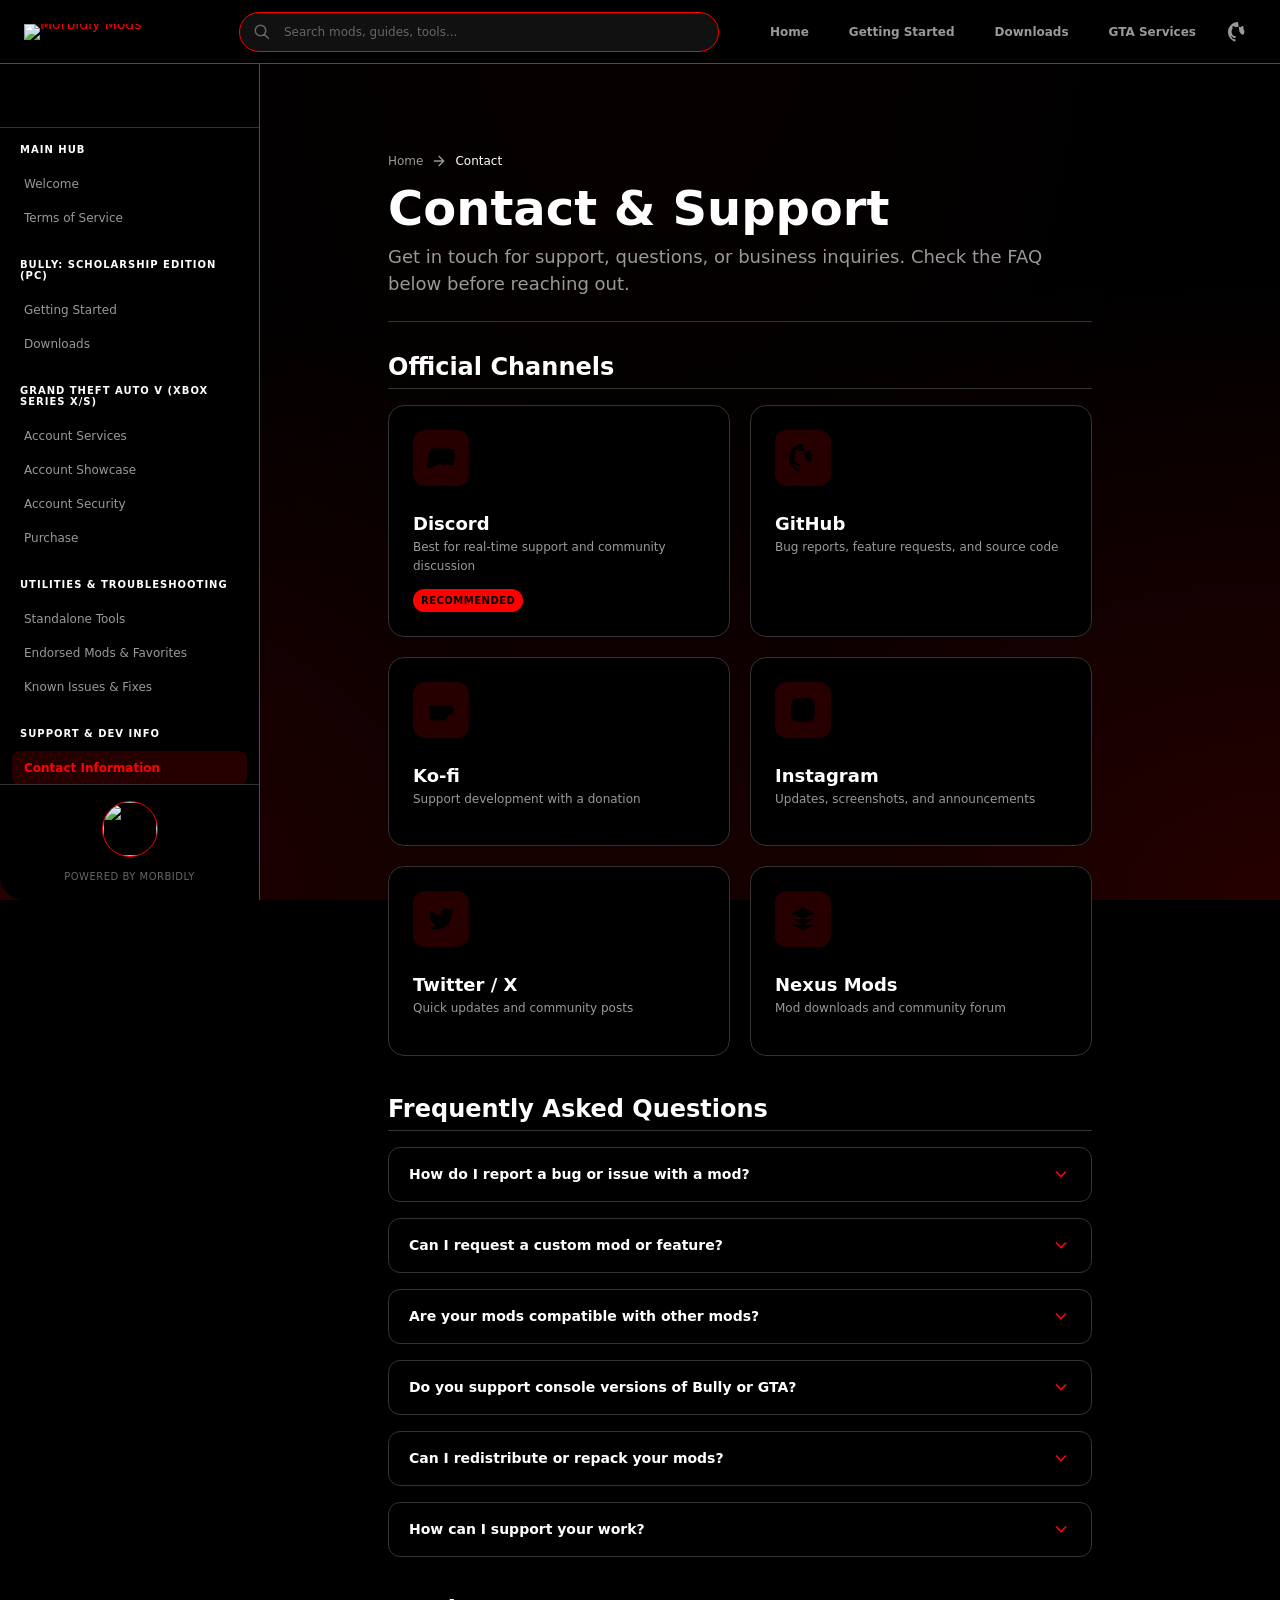
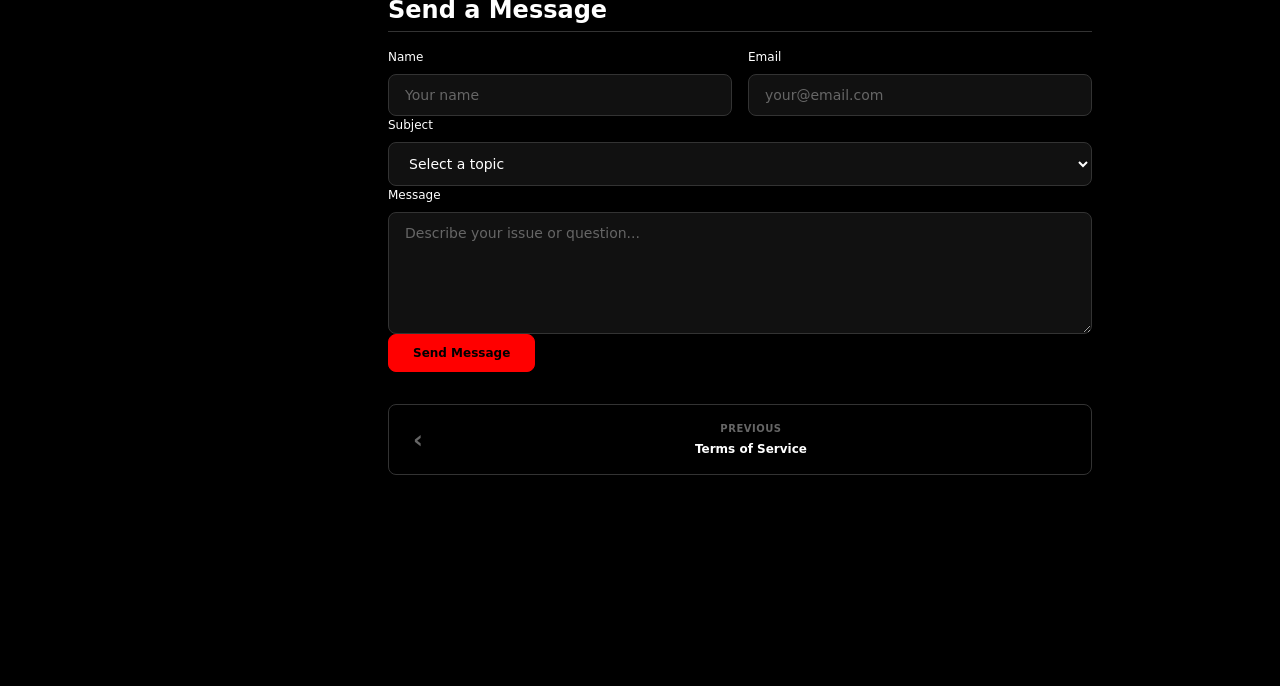
==== commit 46b9fe44: "Fix navigation buttons: full-width single buttons, previous/next pairs, contact page previous" ====
--- a/pages/contact.html
+++ b/pages/contact.html
@@ -236,13 +236,13 @@
         </div>
       </article>
 
-      <nav class="retro-nav-container" aria-label="Page navigation">
-        <a href="tos.html" class="retro-nav-btn btn-right" data-transition="slide">
+      <nav class="retro-nav-container single" aria-label="Page navigation">
+        <a href="tos.html" class="retro-nav-btn btn-left" data-transition="slide">
+          <span class="nav-arrow" aria-hidden="true">‹</span>
           <div class="nav-btn-text">
-            <span class="nav-label">Next</span>
+            <span class="nav-label">Previous</span>
             <span class="nav-title">Terms of Service</span>
           </div>
-          <span class="nav-arrow" aria-hidden="true">›</span>
         </a>
       </nav>
     </main>
--- a/styles.css
+++ b/styles.css
@@ -1085,24 +1085,40 @@
    ========================================================================== */
 .retro-nav-container {
   display: flex;
-  justify-content: flex-end;
+  justify-content: space-between;
+  align-items: center;
+  gap: var(--space-4);
   margin: var(--space-8) 0 0;
-  padding: 0 var(--space-4);
+  width: 100%;
+  max-width: var(--content-width);
+  box-sizing: border-box;
 }
 
 .retro-nav-btn {
   display: flex;
   align-items: center;
-  justify-content: flex-end;
   gap: var(--space-3);
-  padding: var(--space-3) var(--space-5);
+  padding: var(--space-4) var(--space-6);
   background: var(--color-bg-card);
   border: 1px solid var(--color-border-subtle);
   border-radius: var(--radius-md);
   text-decoration: none;
   color: var(--color-fg);
   transition: all var(--transition-fast);
-  min-width: 240px;
+  flex: 1;
+  min-width: 0;
+}
+
+/* Single button - full width */
+.retro-nav-container:has(.retro-nav-btn:only-child) .retro-nav-btn,
+.retro-nav-container.single .retro-nav-btn {
+  flex: 0 1 100%;
+  justify-content: center;
+}
+
+/* Two buttons - side by side */
+.retro-nav-container:has(.retro-nav-btn:nth-child(2)) .retro-nav-btn {
+  flex: 1 1 50%;
 }
 
 .retro-nav-btn:hover {
@@ -1114,7 +1130,6 @@
 .nav-btn-text {
   display: flex;
   flex-direction: column;
-  text-align: right;
   flex: 1;
 }
 
@@ -1142,11 +1157,43 @@
   font-weight: var(--font-weight-bold);
   color: var(--color-fg-subtle);
   transition: all var(--transition-fast);
+  flex-shrink: 0;
+}
+
+/* Right-pointing arrow (Next) */
+.retro-nav-btn.btn-right .nav-arrow {
+  order: 2;
+}
+
+.retro-nav-btn.btn-right .nav-btn-text {
+  text-align: left;
+}
+
+/* Left-pointing arrow (Previous) */
+.retro-nav-btn.btn-left .nav-arrow {
+  order: -1;
+}
+
+.retro-nav-btn.btn-left .nav-btn-text {
+  text-align: right;
 }
 
 .retro-nav-btn:hover .nav-arrow {
   color: var(--color-accent);
+}
+
+.retro-nav-btn.btn-right:hover .nav-arrow {
   transform: translateX(4px);
+}
+
+.retro-nav-btn.btn-left:hover .nav-arrow {
+  transform: translateX(-4px);
+}
+
+/* Single button centered text */
+.retro-nav-container:has(.retro-nav-btn:only-child) .nav-btn-text,
+.retro-nav-container.single .nav-btn-text {
+  text-align: center;
 }
 
 /* ==========================================================================
@@ -1335,15 +1382,32 @@
 
   .retro-nav-container {
     justify-content: stretch;
+    max-width: 100%;
   }
 
   .retro-nav-btn {
     min-width: 0;
     justify-content: center;
-  }
-
-  .nav-btn-text {
+    padding: var(--space-4) var(--space-5);
+  }
+
+  .retro-nav-btn .nav-btn-text {
     text-align: center;
+  }
+
+  .retro-nav-btn .nav-arrow {
+    display: none;
+  }
+
+  /* Single button - full width on mobile */
+  .retro-nav-container:has(.retro-nav-btn:only-child) .retro-nav-btn,
+  .retro-nav-container.single .retro-nav-btn {
+    flex: 0 1 100%;
+  }
+
+  /* Two buttons - side by side on mobile */
+  .retro-nav-container:has(.retro-nav-btn:nth-child(2)) .retro-nav-btn {
+    flex: 1 1 50%;
   }
 
   .morbid-footer-inner {
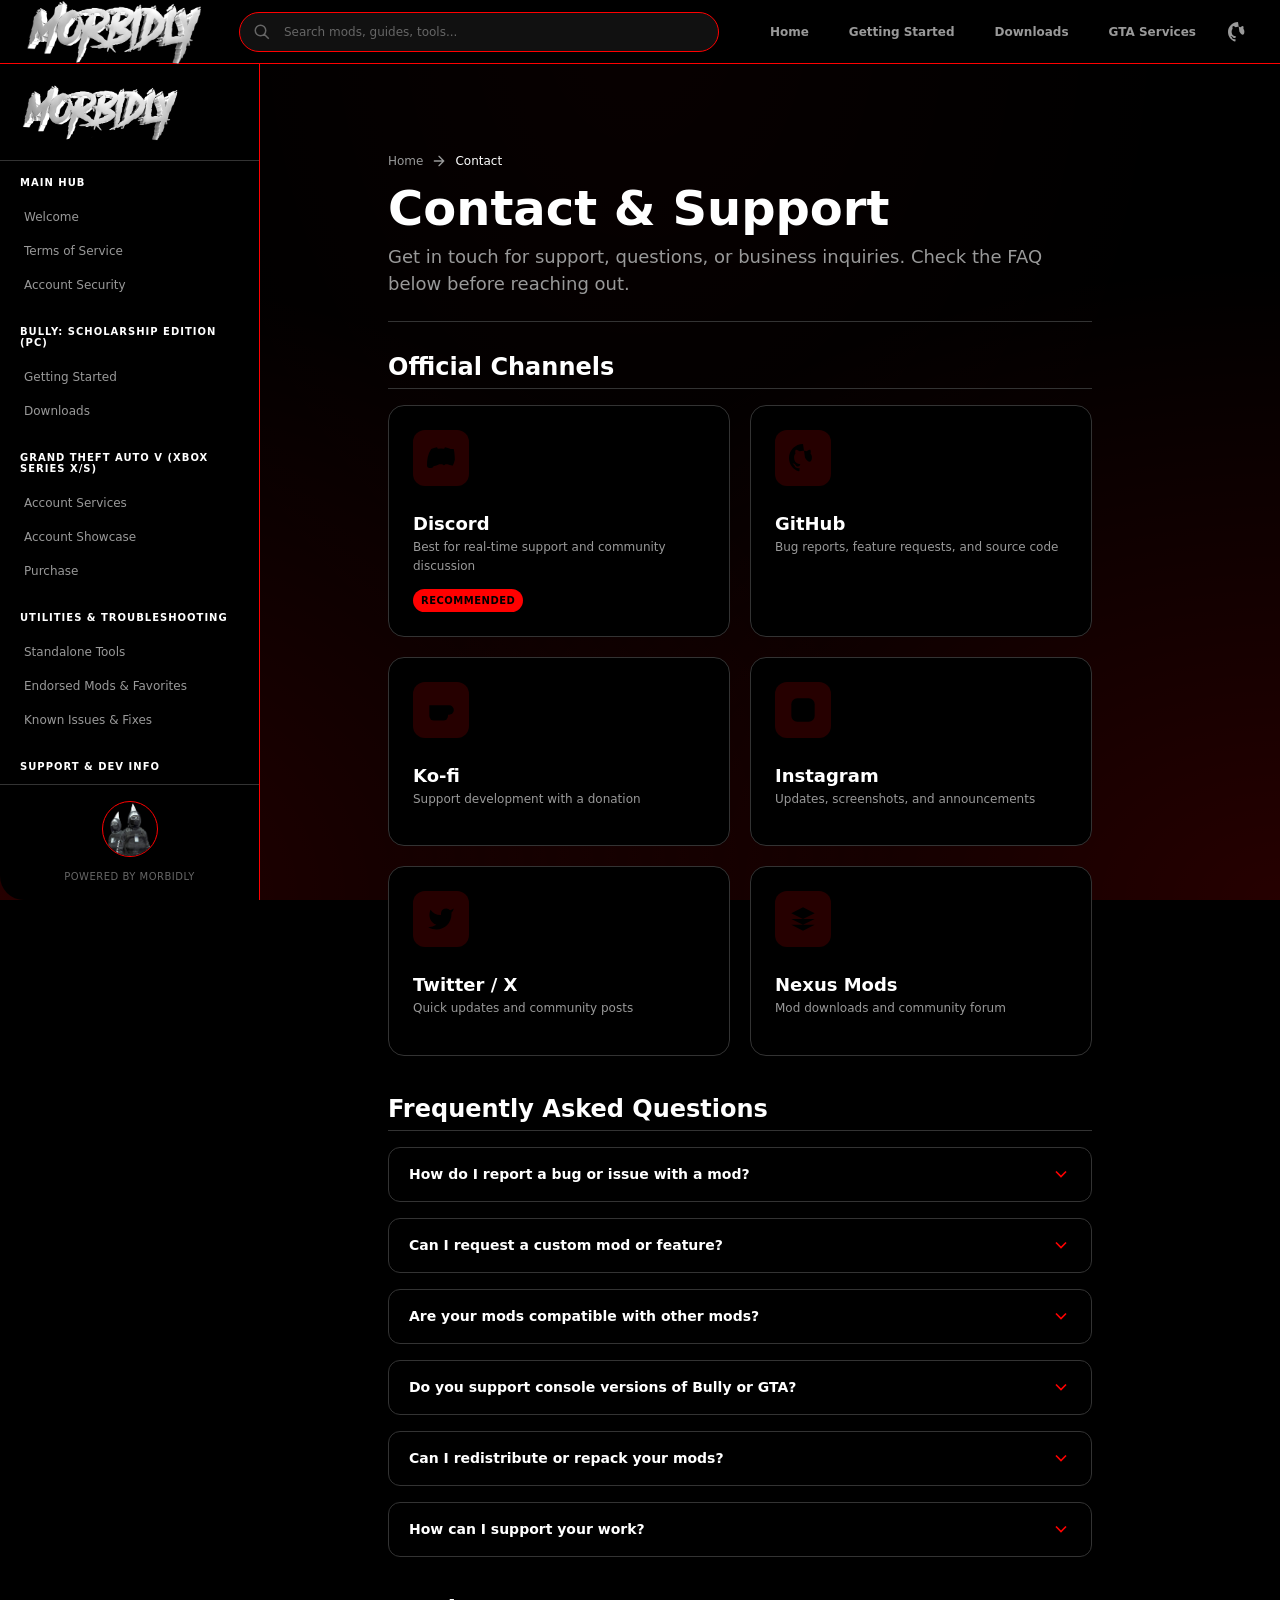
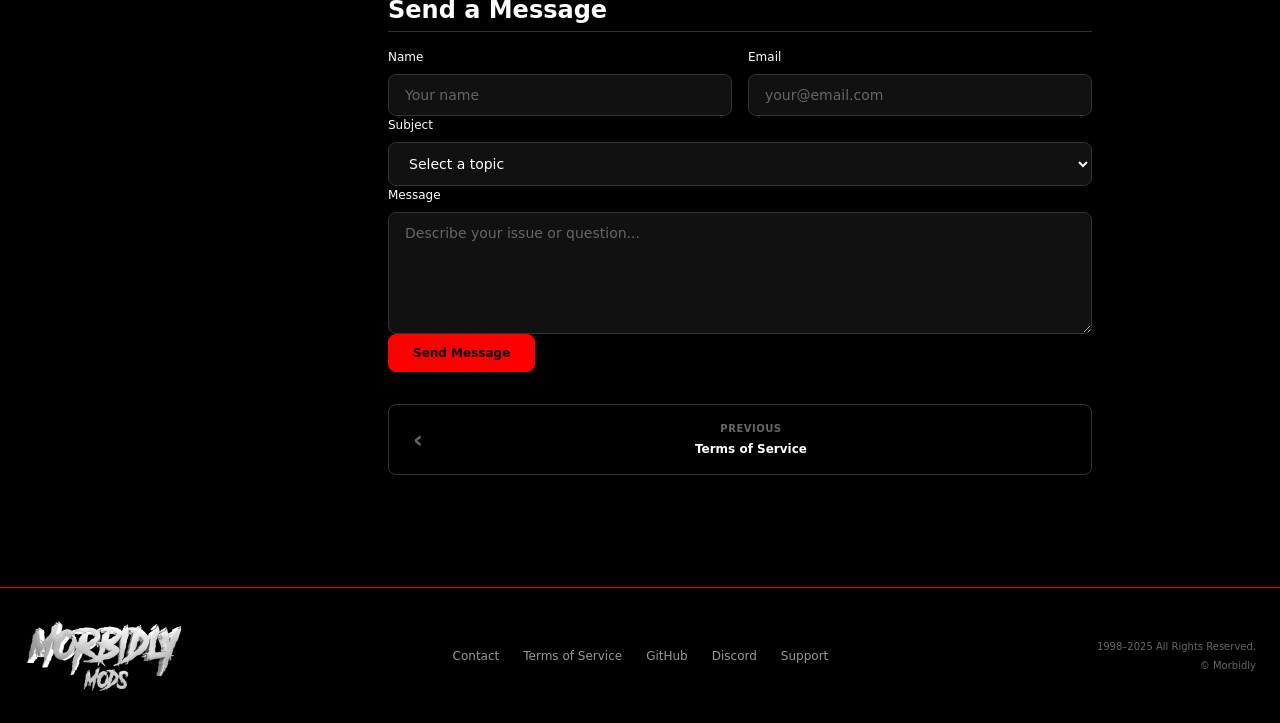
==== commit f36540bb: "Update sidebar: Move Account Security from GTA section to Main Hub under Terms of Service across all" ====
--- a/pages/contact.html
+++ b/pages/contact.html
@@ -58,6 +58,7 @@
           <ul class="sidebar-list">
             <li><a href="../index.html" class="sidebar-link" data-page="home">Welcome</a></li>
             <li><a href="tos.html" class="sidebar-link" data-page="tos">Terms of Service</a></li>
+            <li><a href="account-security.html" class="sidebar-link" data-page="account-security">Account Security</a></li>
           </ul>
         </section>
         <section class="sidebar-section" aria-labelledby="section-bully">
@@ -72,7 +73,6 @@
           <ul class="sidebar-list">
             <li><a href="gta-services.html" class="sidebar-link" data-page="gta-services">Account Services</a></li>
             <li><a href="gta-show.html" class="sidebar-link" data-page="gta-show">Account Showcase</a></li>
-            <li><a href="account-security.html" class="sidebar-link" data-page="account-security">Account Security</a></li>
             <li><a href="purchase.html" class="sidebar-link" data-page="purchase">Purchase</a></li>
           </ul>
         </section>
